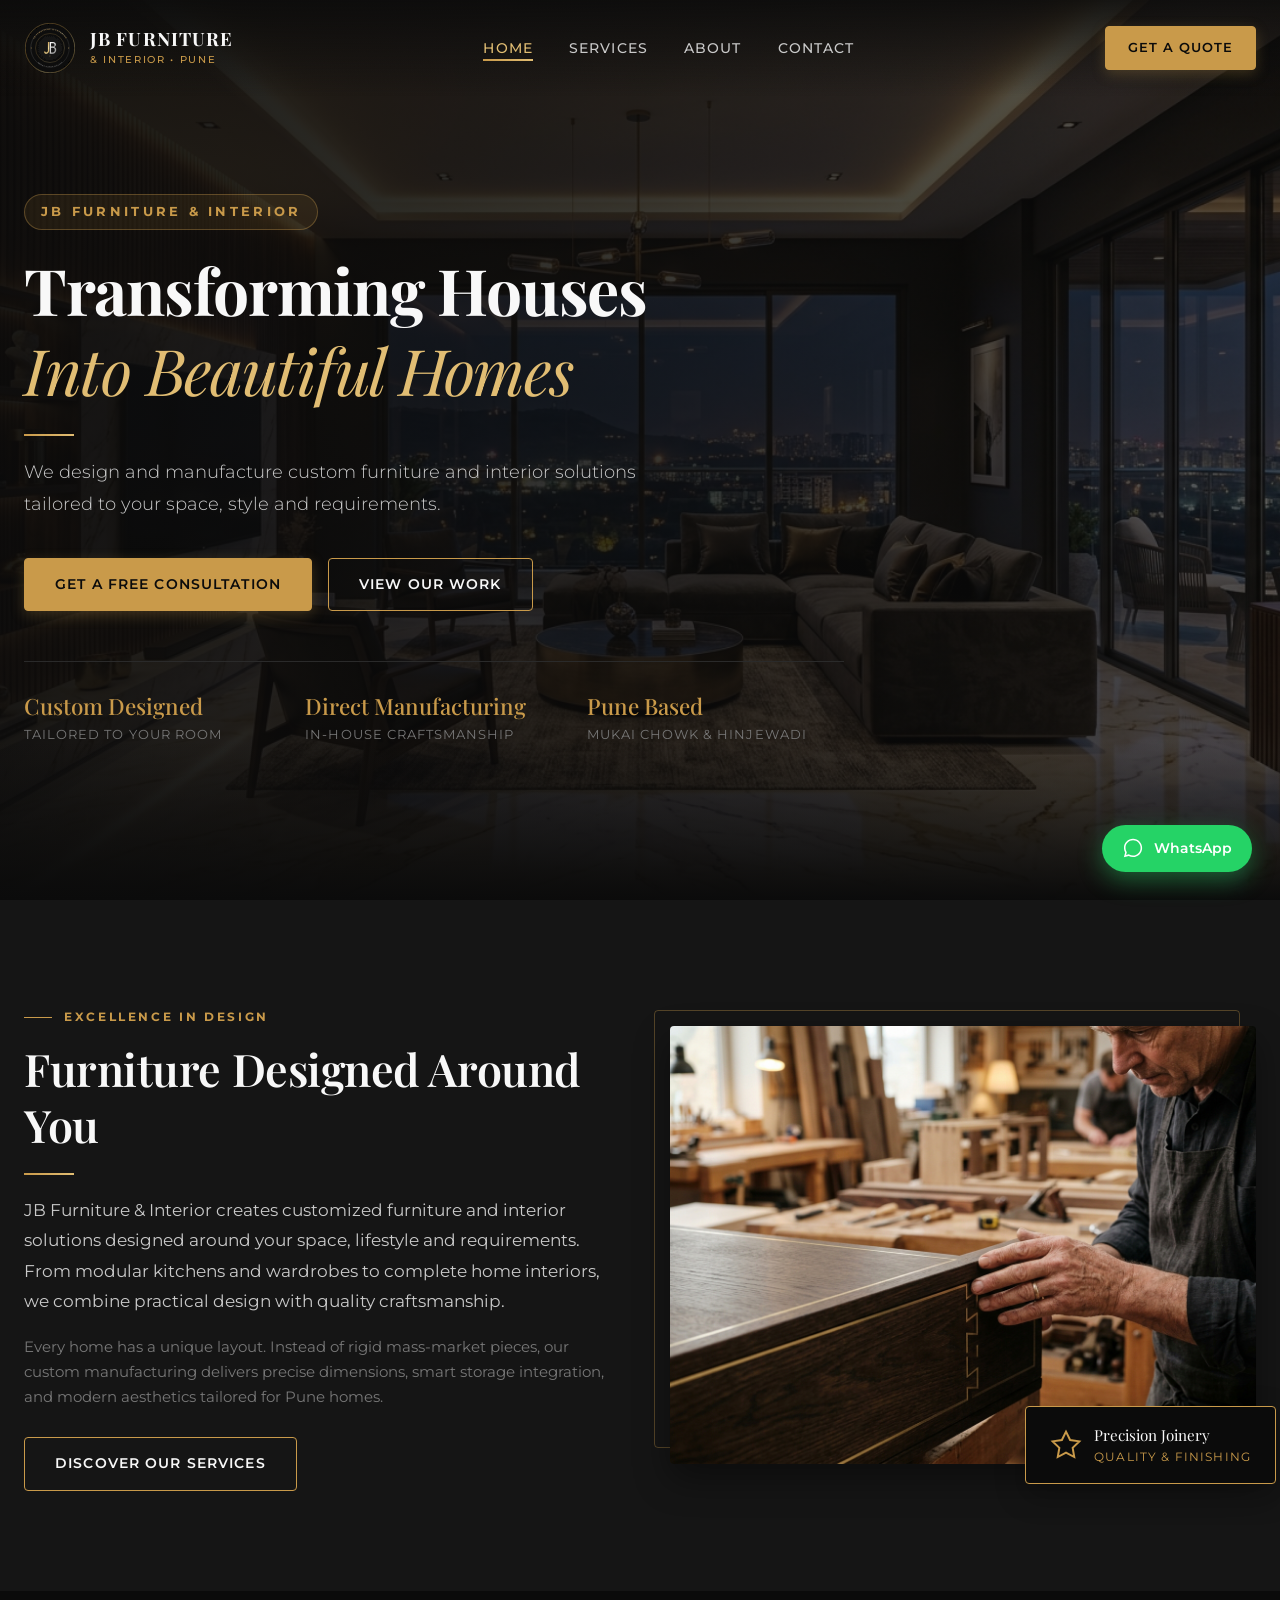
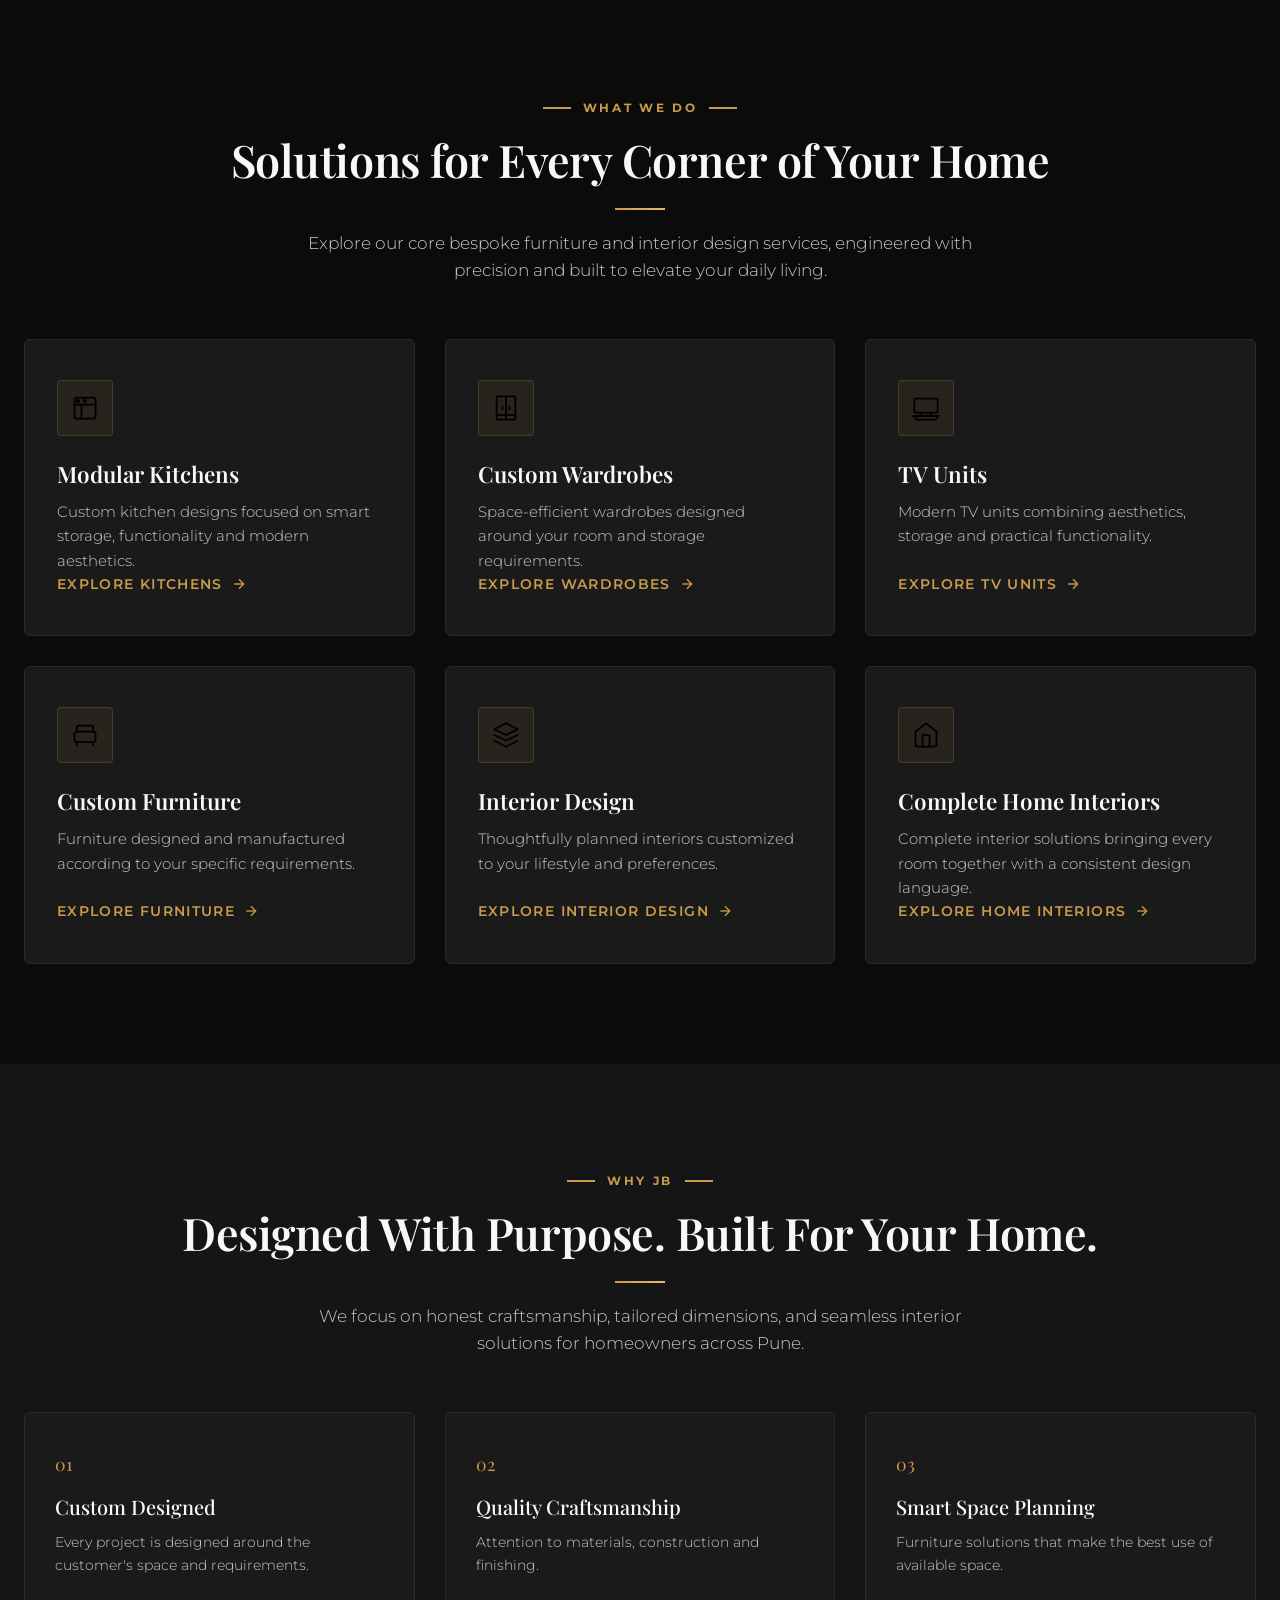
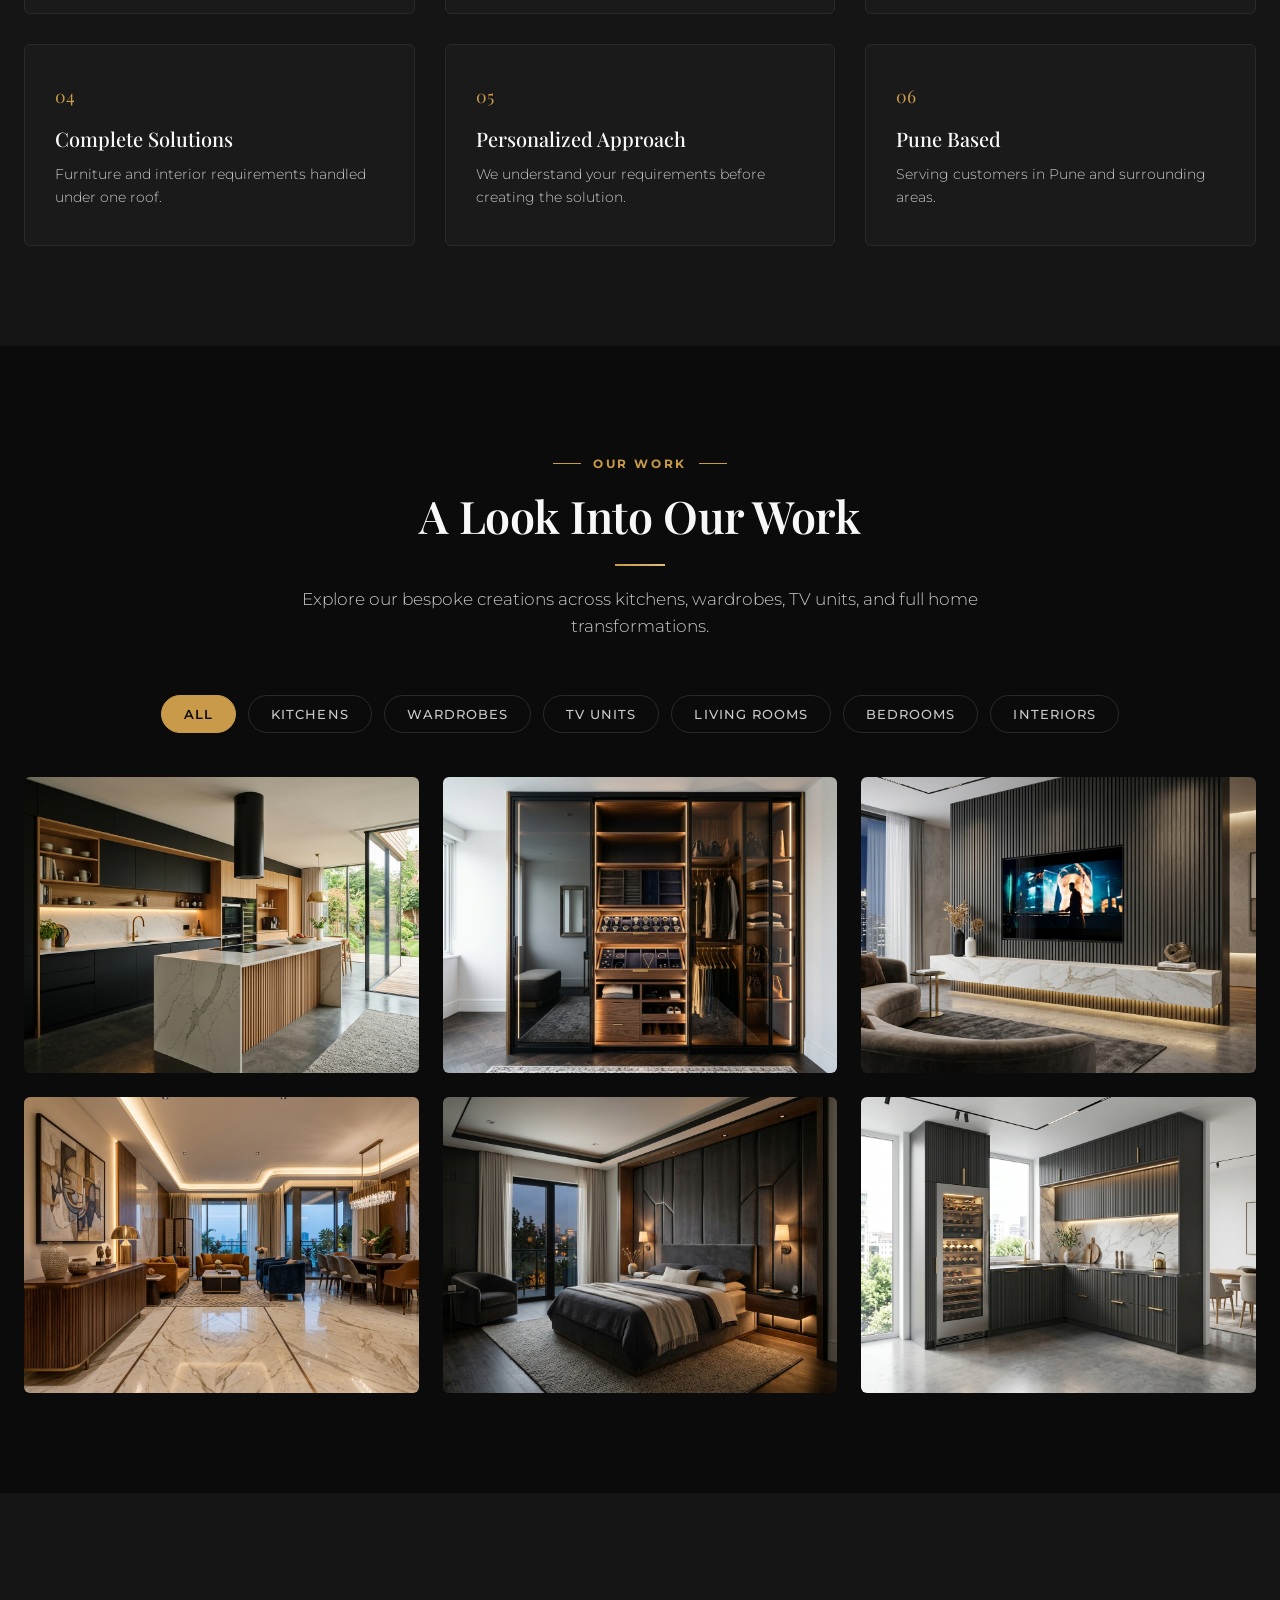
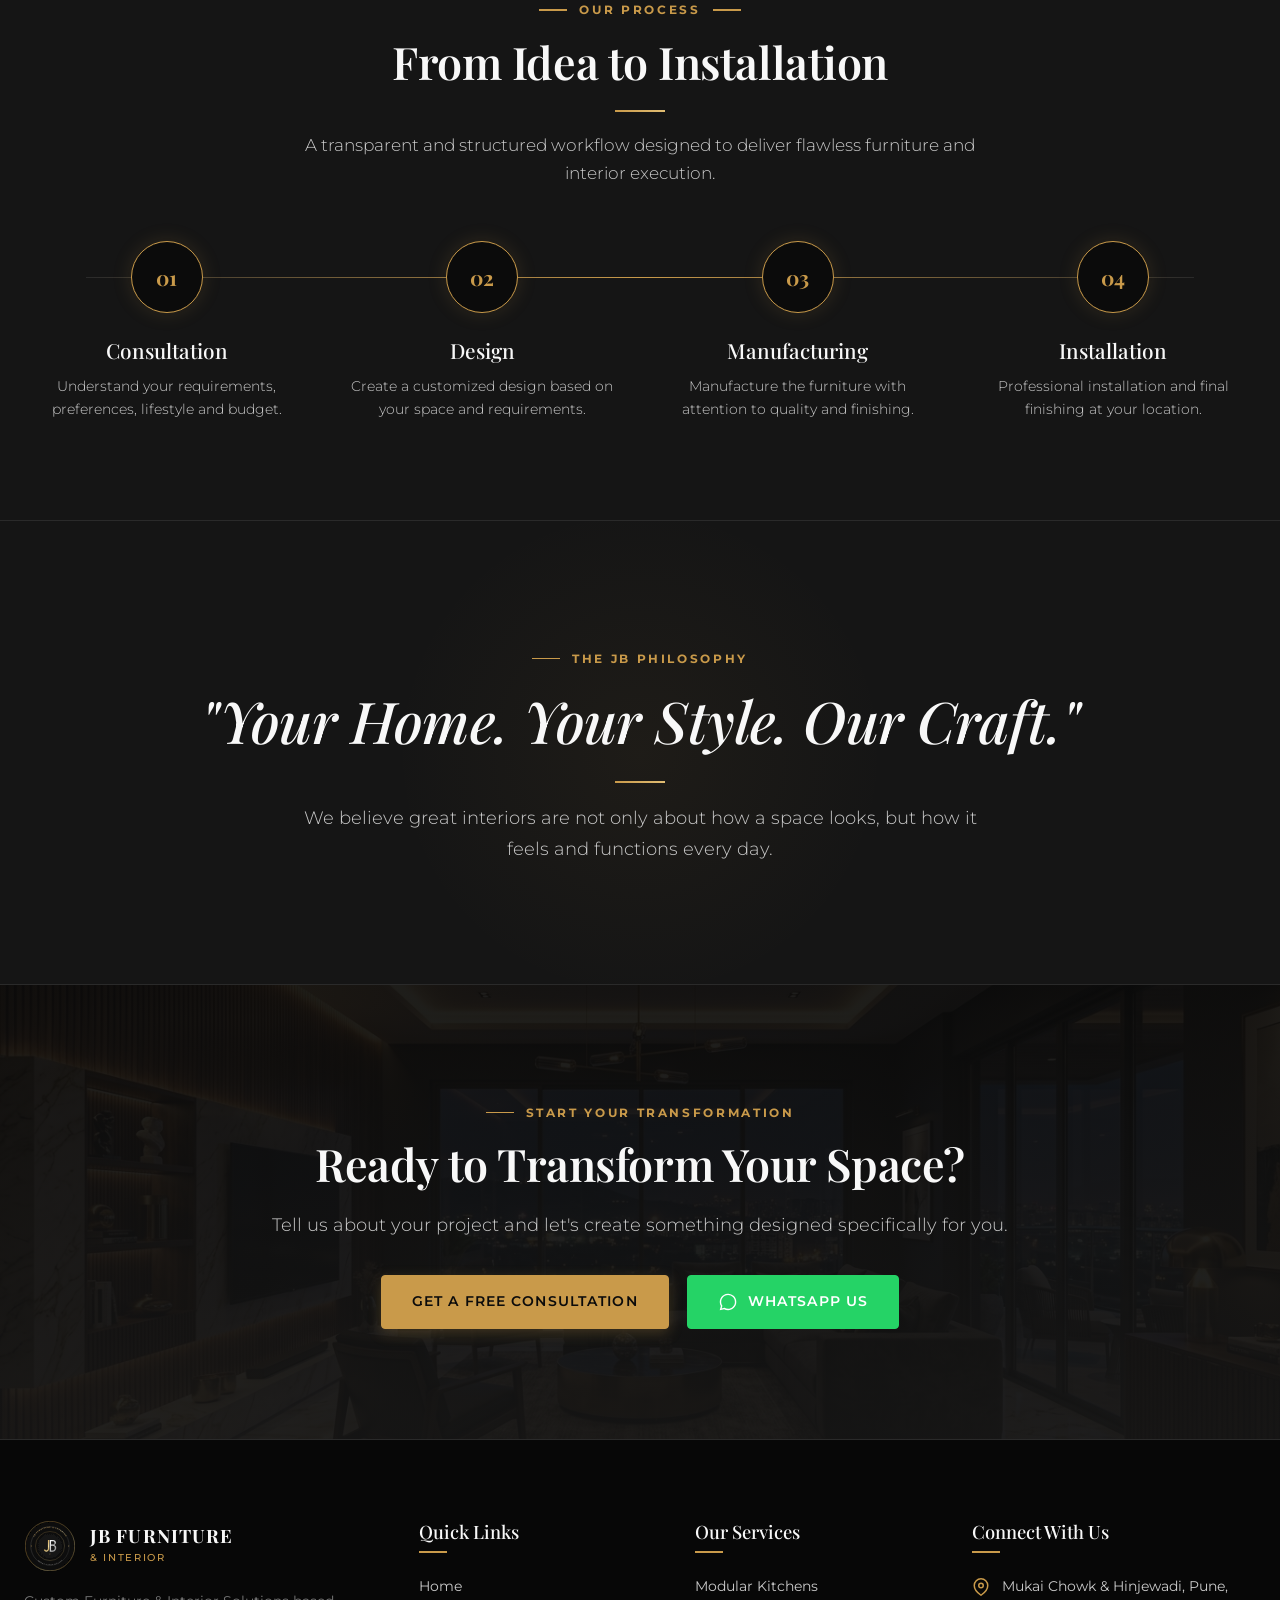
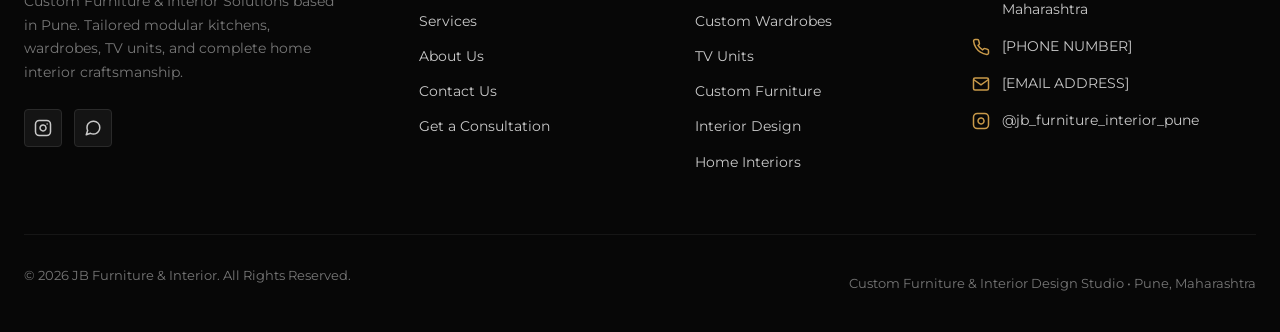
==== index.html @ 4673db78 "new commit" ====
<!DOCTYPE html>
<html lang="en">
<head>
  <meta charset="UTF-8">
  <meta name="viewport" content="width=device-width, initial-scale=1.0">
  <title>JB Furniture &amp; Interior | Custom Furniture &amp; Interiors in Pune</title>
  <meta name="description" content="JB Furniture &amp; Interior provides custom furniture, modular kitchens, wardrobes, TV units and complete interior solutions in Pune. Designed with purpose, built for your home.">
  <meta name="keywords" content="Furniture manufacturers in Pune, Custom furniture Pune, Modular kitchen Pune, Wardrobe design Pune, TV unit Pune, Interior design Pune, Home interiors Pune">
  
  <!-- Favicon -->
  <link rel="icon" type="image/svg+xml" href="assets/images/jb-logo.svg">
  
  <!-- Stylesheet -->
  <link rel="stylesheet" href="css/style.css">
</head>
<body>

  <!-- ==========================================
       GLOBAL HEADER / NAVBAR
       ========================================== -->
  <header class="header" id="header">
    <div class="container navbar">
      <!-- Brand Logo -->
      <a href="index.html" class="brand-logo" aria-label="JB Furniture &amp; Interior Home">
        <img src="assets/images/jb-logo.svg" alt="JB Furniture &amp; Interior Logo" class="brand-logo-img" width="52" height="52">
        <div class="brand-info">
          <span class="brand-title">JB FURNITURE</span>
          <span class="brand-tagline">&amp; INTERIOR • PUNE</span>
        </div>
      </a>

      <!-- Desktop Navigation Links -->
      <nav class="nav-links" aria-label="Main Navigation">
        <div class="nav-item"><a href="index.html" class="nav-link active">Home</a></div>
        <div class="nav-item"><a href="services.html" class="nav-link">Services</a></div>
        <div class="nav-item"><a href="about.html" class="nav-link">About</a></div>
        <div class="nav-item"><a href="contact.html" class="nav-link">Contact</a></div>
      </nav>

      <!-- Right CTA Button -->
      <div class="nav-cta">
        <a href="contact.html" class="btn btn-primary">Get a Quote</a>
      </div>

      <!-- Mobile Hamburger Button -->
      <button class="menu-toggle" id="menu-toggle" aria-label="Toggle navigation menu" aria-expanded="false">
        <span class="bar"></span>
        <span class="bar"></span>
        <span class="bar"></span>
      </button>
    </div>
  </header>

  <!-- Mobile Drawer Overlay & Menu -->
  <div class="mobile-drawer-overlay" id="mobile-overlay"></div>
  <aside class="mobile-nav-drawer" id="mobile-drawer" aria-label="Mobile Navigation">
    <div class="mobile-nav-links">
      <a href="index.html" class="mobile-nav-link active">
        <span>Home</span>
        <svg width="16" height="16" viewBox="0 0 24 24" fill="none" stroke="currentColor" stroke-width="2"><polyline points="9 18 15 12 9 6"></polyline></svg>
      </a>
      <a href="services.html" class="mobile-nav-link">
        <span>Services</span>
        <svg width="16" height="16" viewBox="0 0 24 24" fill="none" stroke="currentColor" stroke-width="2"><polyline points="9 18 15 12 9 6"></polyline></svg>
      </a>
      <a href="about.html" class="mobile-nav-link">
        <span>About Us</span>
        <svg width="16" height="16" viewBox="0 0 24 24" fill="none" stroke="currentColor" stroke-width="2"><polyline points="9 18 15 12 9 6"></polyline></svg>
      </a>
      <a href="contact.html" class="mobile-nav-link">
        <span>Contact</span>
        <svg width="16" height="16" viewBox="0 0 24 24" fill="none" stroke="currentColor" stroke-width="2"><polyline points="9 18 15 12 9 6"></polyline></svg>
      </a>
    </div>

    <div class="mobile-drawer-footer">
      <a href="contact.html" class="btn btn-primary" style="width: 100%;">Get a Free Consultation</a>
      <a href="#" class="btn btn-whatsapp dynamic-whatsapp-btn" style="width: 100%;">Chat on WhatsApp</a>
      <div class="mobile-drawer-contact">
        <p>Mukai Chowk, Pune, Maharashtra</p>
        <p>@jb_furniture_interior_pune</p>
      </div>
    </div>
  </aside>

  <main>
    <!-- ==========================================
         HERO SECTION
         ========================================== -->
    <section class="hero" id="hero" style="background-image: url('assets/images/hero-interior.jpg');">
      <div class="container">
        <div class="hero-content fade-up">
          <div class="hero-label">JB FURNITURE &amp; INTERIOR</div>
          <h1 class="hero-title">
            Transforming Houses <span>Into Beautiful Homes</span>
          </h1>
          <div class="gold-divider"></div>
          <p class="hero-desc">
            We design and manufacture custom furniture and interior solutions tailored to your space, style and requirements.
          </p>
          <div class="btn-group">
            <a href="contact.html" class="btn btn-primary">Get a Free Consultation</a>
            <a href="#projects" class="btn btn-secondary">View Our Work</a>
          </div>

          <div class="hero-stats">
            <div class="stat-item">
              <h4>Custom Designed</h4>
              <p>Tailored To Your Room</p>
            </div>
            <div class="stat-item">
              <h4>Direct Manufacturing</h4>
              <p>In-House Craftsmanship</p>
            </div>
            <div class="stat-item">
              <h4>Pune Based</h4>
              <p>Mukai Chowk &amp; Hinjewadi</p>
            </div>
          </div>
        </div>
      </div>
    </section>

    <!-- ==========================================
         INTRODUCTION SECTION
         ========================================== -->
    <section class="section section-rich" id="about-intro">
      <div class="container">
        <div class="intro-grid">
          <div class="intro-content fade-up">
            <span class="section-label">EXCELLENCE IN DESIGN</span>
            <h2>Furniture Designed Around You</h2>
            <div class="gold-divider"></div>
            <p style="font-size: 1.05rem; line-height: 1.8; color: var(--text-silver); margin-bottom: 18px;">
              JB Furniture &amp; Interior creates customized furniture and interior solutions designed around your space, lifestyle and requirements. From modular kitchens and wardrobes to complete home interiors, we combine practical design with quality craftsmanship.
            </p>
            <p style="color: var(--text-muted); font-size: 0.95rem; margin-bottom: 28px;">
              Every home has a unique layout. Instead of rigid mass-market pieces, our custom manufacturing delivers precise dimensions, smart storage integration, and modern aesthetics tailored for Pune homes.
            </p>
            <a href="services.html" class="btn btn-secondary">Discover Our Services</a>
          </div>

          <div class="intro-image-wrapper fade-up stagger-2">
            <img src="assets/images/craftsmanship-01.jpg" alt="Master craftsman assembling bespoke custom furniture" class="intro-img" width="600" height="450" loading="lazy">
            <div class="intro-badge">
              <svg class="intro-badge-icon" viewBox="0 0 24 24" fill="none" stroke="currentColor" stroke-width="1.5">
                <polygon points="12 2 15.09 8.26 22 9.27 17 14.14 18.18 21.02 12 17.77 5.82 21.02 7 14.14 2 9.27 8.91 8.26 12 2"></polygon>
              </svg>
              <div class="intro-badge-text">
                Precision Joinery
                <span>Quality &amp; Finishing</span>
              </div>
            </div>
          </div>
        </div>
      </div>
    </section>

    <!-- ==========================================
         SERVICES SECTION (WHAT WE DO)
         ========================================== -->
    <section class="section" id="services">
      <div class="container">
        <div class="section-header text-center fade-up">
          <span class="section-label">WHAT WE DO</span>
          <h2>Solutions for Every Corner of Your Home</h2>
          <div class="gold-divider center-divider"></div>
          <p class="section-subtitle center-content">
            Explore our core bespoke furniture and interior design services, engineered with precision and built to elevate your daily living.
          </p>
        </div>

        <div class="services-grid">
          <!-- Card 1: Modular Kitchens -->
          <div class="service-card fade-up stagger-1">
            <div>
              <div class="service-icon-box">
                <img src="assets/icons/kitchen.svg" alt="Modular Kitchen Icon" width="28" height="28">
              </div>
              <h3 class="service-title">Modular Kitchens</h3>
              <p class="service-desc">
                Custom kitchen designs focused on smart storage, functionality and modern aesthetics.
              </p>
            </div>
            <a href="services.html#kitchens" class="btn-link service-link">
              Explore Kitchens
              <svg width="16" height="16" viewBox="0 0 24 24" fill="none" stroke="currentColor" stroke-width="2"><line x1="5" y1="12" x2="19" y2="12"></line><polyline points="12 5 19 12 12 19"></polyline></svg>
            </a>
          </div>

          <!-- Card 2: Custom Wardrobes -->
          <div class="service-card fade-up stagger-2">
            <div>
              <div class="service-icon-box">
                <img src="assets/icons/wardrobe.svg" alt="Wardrobe Icon" width="28" height="28">
              </div>
              <h3 class="service-title">Custom Wardrobes</h3>
              <p class="service-desc">
                Space-efficient wardrobes designed around your room and storage requirements.
              </p>
            </div>
            <a href="services.html#wardrobes" class="btn-link service-link">
              Explore Wardrobes
              <svg width="16" height="16" viewBox="0 0 24 24" fill="none" stroke="currentColor" stroke-width="2"><line x1="5" y1="12" x2="19" y2="12"></line><polyline points="12 5 19 12 12 19"></polyline></svg>
            </a>
          </div>

          <!-- Card 3: TV Units -->
          <div class="service-card fade-up stagger-3">
            <div>
              <div class="service-icon-box">
                <img src="assets/icons/tv-unit.svg" alt="TV Unit Icon" width="28" height="28">
              </div>
              <h3 class="service-title">TV Units</h3>
              <p class="service-desc">
                Modern TV units combining aesthetics, storage and practical functionality.
              </p>
            </div>
            <a href="services.html#tv-units" class="btn-link service-link">
              Explore TV Units
              <svg width="16" height="16" viewBox="0 0 24 24" fill="none" stroke="currentColor" stroke-width="2"><line x1="5" y1="12" x2="19" y2="12"></line><polyline points="12 5 19 12 12 19"></polyline></svg>
            </a>
          </div>

          <!-- Card 4: Custom Furniture -->
          <div class="service-card fade-up stagger-1">
            <div>
              <div class="service-icon-box">
                <img src="assets/icons/furniture.svg" alt="Furniture Icon" width="28" height="28">
              </div>
              <h3 class="service-title">Custom Furniture</h3>
              <p class="service-desc">
                Furniture designed and manufactured according to your specific requirements.
              </p>
            </div>
            <a href="services.html#custom-furniture" class="btn-link service-link">
              Explore Furniture
              <svg width="16" height="16" viewBox="0 0 24 24" fill="none" stroke="currentColor" stroke-width="2"><line x1="5" y1="12" x2="19" y2="12"></line><polyline points="12 5 19 12 12 19"></polyline></svg>
            </a>
          </div>

          <!-- Card 5: Interior Design -->
          <div class="service-card fade-up stagger-2">
            <div>
              <div class="service-icon-box">
                <img src="assets/icons/interior.svg" alt="Interior Icon" width="28" height="28">
              </div>
              <h3 class="service-title">Interior Design</h3>
              <p class="service-desc">
                Thoughtfully planned interiors customized to your lifestyle and preferences.
              </p>
            </div>
            <a href="services.html#interior-design" class="btn-link service-link">
              Explore Interior Design
              <svg width="16" height="16" viewBox="0 0 24 24" fill="none" stroke="currentColor" stroke-width="2"><line x1="5" y1="12" x2="19" y2="12"></line><polyline points="12 5 19 12 12 19"></polyline></svg>
            </a>
          </div>

          <!-- Card 6: Complete Home Interiors -->
          <div class="service-card fade-up stagger-3">
            <div>
              <div class="service-icon-box">
                <img src="assets/icons/home.svg" alt="Home Interior Icon" width="28" height="28">
              </div>
              <h3 class="service-title">Complete Home Interiors</h3>
              <p class="service-desc">
                Complete interior solutions bringing every room together with a consistent design language.
              </p>
            </div>
            <a href="services.html#complete-interiors" class="btn-link service-link">
              Explore Home Interiors
              <svg width="16" height="16" viewBox="0 0 24 24" fill="none" stroke="currentColor" stroke-width="2"><line x1="5" y1="12" x2="19" y2="12"></line><polyline points="12 5 19 12 12 19"></polyline></svg>
            </a>
          </div>
        </div>
      </div>
    </section>

    <!-- ==========================================
         WHY CHOOSE US SECTION
         ========================================== -->
    <section class="section section-rich" id="why-us">
      <div class="container">
        <div class="section-header text-center fade-up">
          <span class="section-label">WHY JB</span>
          <h2>Designed With Purpose. Built For Your Home.</h2>
          <div class="gold-divider center-divider"></div>
          <p class="section-subtitle center-content">
            We focus on honest craftsmanship, tailored dimensions, and seamless interior solutions for homeowners across Pune.
          </p>
        </div>

        <div class="features-grid">
          <div class="feature-block fade-up stagger-1">
            <span class="feature-num">01</span>
            <h4 class="feature-title">Custom Designed</h4>
            <p class="feature-desc">Every project is designed around the customer's space and requirements.</p>
          </div>

          <div class="feature-block fade-up stagger-2">
            <span class="feature-num">02</span>
            <h4 class="feature-title">Quality Craftsmanship</h4>
            <p class="feature-desc">Attention to materials, construction and finishing.</p>
          </div>

          <div class="feature-block fade-up stagger-3">
            <span class="feature-num">03</span>
            <h4 class="feature-title">Smart Space Planning</h4>
            <p class="feature-desc">Furniture solutions that make the best use of available space.</p>
          </div>

          <div class="feature-block fade-up stagger-1">
            <span class="feature-num">04</span>
            <h4 class="feature-title">Complete Solutions</h4>
            <p class="feature-desc">Furniture and interior requirements handled under one roof.</p>
          </div>

          <div class="feature-block fade-up stagger-2">
            <span class="feature-num">05</span>
            <h4 class="feature-title">Personalized Approach</h4>
            <p class="feature-desc">We understand your requirements before creating the solution.</p>
          </div>

          <div class="feature-block fade-up stagger-3">
            <span class="feature-num">06</span>
            <h4 class="feature-title">Pune Based</h4>
            <p class="feature-desc">Serving customers in Pune and surrounding areas.</p>
          </div>
        </div>
      </div>
    </section>

    <!-- ==========================================
         FEATURED PROJECTS / GALLERY SECTION
         ========================================== -->
    <section class="section" id="projects">
      <div class="container">
        <div class="section-header text-center fade-up">
          <span class="section-label">OUR WORK</span>
          <h2>A Look Into Our Work</h2>
          <div class="gold-divider center-divider"></div>
          <p class="section-subtitle center-content">
            Explore our bespoke creations across kitchens, wardrobes, TV units, and full home transformations.
          </p>
        </div>

        <!-- Filter Controls -->
        <div class="gallery-filters fade-up">
          <button class="filter-btn active" data-filter="all">All</button>
          <button class="filter-btn" data-filter="kitchens">Kitchens</button>
          <button class="filter-btn" data-filter="wardrobes">Wardrobes</button>
          <button class="filter-btn" data-filter="tv-units">TV Units</button>
          <button class="filter-btn" data-filter="living-rooms">Living Rooms</button>
          <button class="filter-btn" data-filter="bedrooms">Bedrooms</button>
          <button class="filter-btn" data-filter="interiors">Interiors</button>
        </div>

        <!-- Projects Grid -->
        <div class="projects-grid">
          <!-- Item 1: Kitchen -->
          <div class="project-card fade-up stagger-1" data-category="kitchens">
            <img src="assets/images/kitchen-01.jpg" alt="Modern Modular Kitchen with island" class="project-img" loading="lazy">
            <div class="project-overlay">
              <span class="project-category">Modular Kitchen</span>
              <div class="project-title">
                Modern Modular Kitchen
                <span class="project-icon">
                  <svg width="16" height="16" viewBox="0 0 24 24" fill="none" stroke="currentColor" stroke-width="2"><line x1="7" y1="17" x2="17" y2="7"></line><polyline points="7 7 17 7 17 17"></polyline></svg>
                </span>
              </div>
            </div>
          </div>

          <!-- Item 2: Wardrobe -->
          <div class="project-card fade-up stagger-2" data-category="wardrobes">
            <img src="assets/images/wardrobe-01.jpg" alt="Contemporary Wardrobe with smoked glass" class="project-img" loading="lazy">
            <div class="project-overlay">
              <span class="project-category">Custom Wardrobe</span>
              <div class="project-title">
                Contemporary Wardrobe
                <span class="project-icon">
                  <svg width="16" height="16" viewBox="0 0 24 24" fill="none" stroke="currentColor" stroke-width="2"><line x1="7" y1="17" x2="17" y2="7"></line><polyline points="7 7 17 7 17 17"></polyline></svg>
                </span>
              </div>
            </div>
          </div>

          <!-- Item 3: TV Unit -->
          <div class="project-card fade-up stagger-3" data-category="tv-units">
            <img src="assets/images/tv-unit-01.jpg" alt="Custom TV Unit with marble and acoustic slats" class="project-img" loading="lazy">
            <div class="project-overlay">
              <span class="project-category">TV Unit</span>
              <div class="project-title">
                Custom TV Unit
                <span class="project-icon">
                  <svg width="16" height="16" viewBox="0 0 24 24" fill="none" stroke="currentColor" stroke-width="2"><line x1="7" y1="17" x2="17" y2="7"></line><polyline points="7 7 17 7 17 17"></polyline></svg>
                </span>
              </div>
            </div>
          </div>

          <!-- Item 4: Living Room -->
          <div class="project-card fade-up stagger-1" data-category="living-rooms">
            <img src="assets/images/living-room-01.jpg" alt="Spacious Luxury Living Room Interior" class="project-img" loading="lazy">
            <div class="project-overlay">
              <span class="project-category">Living Room</span>
              <div class="project-title">
                Spacious Living Room
                <span class="project-icon">
                  <svg width="16" height="16" viewBox="0 0 24 24" fill="none" stroke="currentColor" stroke-width="2"><line x1="7" y1="17" x2="17" y2="7"></line><polyline points="7 7 17 7 17 17"></polyline></svg>
                </span>
              </div>
            </div>
          </div>

          <!-- Item 5: Bedroom -->
          <div class="project-card fade-up stagger-2" data-category="bedrooms">
            <img src="assets/images/bedroom-01.jpg" alt="Master Bedroom with custom headboard paneling" class="project-img" loading="lazy">
            <div class="project-overlay">
              <span class="project-category">Bedroom Interior</span>
              <div class="project-title">
                Master Bedroom Suite
                <span class="project-icon">
                  <svg width="16" height="16" viewBox="0 0 24 24" fill="none" stroke="currentColor" stroke-width="2"><line x1="7" y1="17" x2="17" y2="7"></line><polyline points="7 7 17 7 17 17"></polyline></svg>
                </span>
              </div>
            </div>
          </div>

          <!-- Item 6: Complete Interior -->
          <div class="project-card fade-up stagger-3" data-category="interiors">
            <img src="assets/images/kitchen-02.jpg" alt="Complete Home Interior & Dining" class="project-img" loading="lazy">
            <div class="project-overlay">
              <span class="project-category">Complete Interior</span>
              <div class="project-title">
                Complete Home Interior
                <span class="project-icon">
                  <svg width="16" height="16" viewBox="0 0 24 24" fill="none" stroke="currentColor" stroke-width="2"><line x1="7" y1="17" x2="17" y2="7"></line><polyline points="7 7 17 7 17 17"></polyline></svg>
                </span>
              </div>
            </div>
          </div>
        </div>
      </div>
    </section>

    <!-- ==========================================
         PROCESS SECTION (TIMELINE)
         ========================================== -->
    <section class="section section-rich" id="process">
      <div class="container">
        <div class="section-header text-center fade-up">
          <span class="section-label">OUR PROCESS</span>
          <h2>From Idea to Installation</h2>
          <div class="gold-divider center-divider"></div>
          <p class="section-subtitle center-content">
            A transparent and structured workflow designed to deliver flawless furniture and interior execution.
          </p>
        </div>

        <div class="process-timeline">
          <div class="process-step fade-up stagger-1">
            <div class="process-circle">01</div>
            <h4 class="process-title">Consultation</h4>
            <p class="process-desc">Understand your requirements, preferences, lifestyle and budget.</p>
          </div>

          <div class="process-step fade-up stagger-2">
            <div class="process-circle">02</div>
            <h4 class="process-title">Design</h4>
            <p class="process-desc">Create a customized design based on your space and requirements.</p>
          </div>

          <div class="process-step fade-up stagger-3">
            <div class="process-circle">03</div>
            <h4 class="process-title">Manufacturing</h4>
            <p class="process-desc">Manufacture the furniture with attention to quality and finishing.</p>
          </div>

          <div class="process-step fade-up stagger-4">
            <div class="process-circle">04</div>
            <h4 class="process-title">Installation</h4>
            <p class="process-desc">Professional installation and final finishing at your location.</p>
          </div>
        </div>
      </div>
    </section>

    <!-- ==========================================
         BRAND STATEMENT SECTION
         ========================================== -->
    <section class="brand-statement">
      <div class="container">
        <div class="fade-up">
          <span class="section-label" style="justify-content: center;">THE JB PHILOSOPHY</span>
          <h2 class="statement-heading">"Your Home. Your Style. Our Craft."</h2>
          <div class="gold-divider center-divider"></div>
          <p class="statement-text">
            We believe great interiors are not only about how a space looks, but how it feels and functions every day.
          </p>
        </div>
      </div>
    </section>

    <!-- ==========================================
         FINAL CALL TO ACTION SECTION
         ========================================== -->
    <section class="cta-section" style="background-image: url('assets/images/hero-interior.jpg');">
      <div class="container">
        <div class="cta-content fade-up">
          <span class="section-label" style="justify-content: center;">START YOUR TRANSFORMATION</span>
          <h2 class="cta-title">Ready to Transform Your Space?</h2>
          <p class="cta-desc">
            Tell us about your project and let's create something designed specifically for you.
          </p>
          <div class="cta-actions">
            <a href="contact.html" class="btn btn-primary">Get a Free Consultation</a>
            <a href="#" class="btn btn-whatsapp dynamic-whatsapp-btn">
              <svg width="20" height="20" viewBox="0 0 24 24" fill="currentColor">
                <path d="M12.04 2C6.58 2 2.13 6.45 2.13 11.91C2.13 13.66 2.59 15.36 3.45 16.86L2.05 22L7.3 20.62C8.75 21.41 10.38 21.83 12.04 21.83C17.5 21.83 21.95 17.38 21.95 11.92C21.95 9.27 20.92 6.78 19.05 4.91C17.18 3.03 14.69 2 12.04 2M12.05 3.67C14.25 3.67 16.31 4.53 17.87 6.09C19.42 7.65 20.28 9.72 20.28 11.92C20.28 16.46 16.58 20.15 12.04 20.15C10.56 20.15 9.11 19.76 7.85 19L7.55 18.83L4.43 19.65L5.26 16.61L5.06 16.29C4.24 14.99 3.8 13.47 3.8 11.91C3.81 7.37 7.5 3.67 12.05 3.67Z"/>
              </svg>
              WhatsApp Us
            </a>
          </div>
        </div>
      </div>
    </section>
  </main>

  <!-- ==========================================
       GLOBAL FOOTER
       ========================================== -->
  <footer class="footer">
    <div class="container">
      <div class="footer-grid">
        <!-- Brand Info -->
        <div class="footer-brand">
          <a href="index.html" class="brand-logo">
            <img src="assets/images/jb-logo.svg" alt="JB Furniture &amp; Interior" class="brand-logo-img" width="48" height="48">
            <div class="brand-info">
              <span class="brand-title">JB FURNITURE</span>
              <span class="brand-tagline">&amp; INTERIOR</span>
            </div>
          </a>
          <p class="footer-about">
            Custom Furniture &amp; Interior Solutions based in Pune. Tailored modular kitchens, wardrobes, TV units, and complete home interior craftsmanship.
          </p>
          <div class="footer-socials">
            <a href="https://www.instagram.com/jb_furniture_interior_pune/" target="_blank" rel="noopener noreferrer" class="social-icon-link" aria-label="Instagram">
              <svg viewBox="0 0 24 24" fill="none" stroke="currentColor" stroke-width="2" stroke-linecap="round" stroke-linejoin="round">
                <rect x="2" y="2" width="20" height="20" rx="5" ry="5"></rect>
                <path d="M16 11.37A4 4 0 1 1 12.63 8 4 4 0 0 1 16 11.37z"></path>
                <line x1="17.5" y1="6.5" x2="17.51" y2="6.5"></line>
              </svg>
            </a>
            <a href="#" class="social-icon-link dynamic-whatsapp-btn" aria-label="WhatsApp">
              <svg viewBox="0 0 24 24" fill="none" stroke="currentColor" stroke-width="2" stroke-linecap="round" stroke-linejoin="round">
                <path d="M21 11.5a8.38 8.38 0 0 1-.9 3.8 8.5 8.5 0 0 1-7.6 4.7 8.38 8.38 0 0 1-3.8-.9L3 21l1.9-5.7a8.38 8.38 0 0 1-.9-3.8 8.5 8.5 0 0 1 4.7-7.6 8.38 8.38 0 0 1 3.8-.9h.5a8.48 8.48 0 0 1 8 8v.5z"></path>
              </svg>
            </a>
          </div>
        </div>

        <!-- Quick Links -->
        <div>
          <h4 class="footer-title">Quick Links</h4>
          <div class="footer-links">
            <a href="index.html">Home</a>
            <a href="services.html">Services</a>
            <a href="about.html">About Us</a>
            <a href="contact.html">Contact Us</a>
            <a href="contact.html">Get a Consultation</a>
          </div>
        </div>

        <!-- Services -->
        <div>
          <h4 class="footer-title">Our Services</h4>
          <div class="footer-links">
            <a href="services.html#kitchens">Modular Kitchens</a>
            <a href="services.html#wardrobes">Custom Wardrobes</a>
            <a href="services.html#tv-units">TV Units</a>
            <a href="services.html#custom-furniture">Custom Furniture</a>
            <a href="services.html#interior-design">Interior Design</a>
            <a href="services.html#complete-interiors">Home Interiors</a>
          </div>
        </div>

        <!-- Contact Info -->
        <div>
          <h4 class="footer-title">Connect With Us</h4>
          <div class="footer-contact-items">
            <div class="footer-contact-item">
              <svg viewBox="0 0 24 24" fill="none" stroke="currentColor" stroke-width="2"><path d="M21 10c0 7-9 13-9 13s-9-6-9-13a9 9 0 0 1 18 0z"></path><circle cx="12" cy="10" r="3"></circle></svg>
              <span>Mukai Chowk &amp; Hinjewadi, Pune, Maharashtra</span>
            </div>
            <div class="footer-contact-item">
              <svg viewBox="0 0 24 24" fill="none" stroke="currentColor" stroke-width="2"><path d="M22 16.92v3a2 2 0 0 1-2.18 2 19.79 19.79 0 0 1-8.63-3.07 19.5 19.5 0 0 1-6-6 19.79 19.79 0 0 1-3.07-8.67A2 2 0 0 1 4.11 2h3a2 2 0 0 1 2 1.72 12.84 12.84 0 0 0 .7 2.81 2 2 0 0 1-.45 2.11L8.09 9.91a16 16 0 0 0 6 6l1.27-1.27a2 2 0 0 1 2.11-.45 12.84 12.84 0 0 0 2.81.7A2 2 0 0 1 22 16.92z"></path></svg>
              <span>[PHONE NUMBER]</span>
            </div>
            <div class="footer-contact-item">
              <svg viewBox="0 0 24 24" fill="none" stroke="currentColor" stroke-width="2"><path d="M4 4h16c1.1 0 2 .9 2 2v12c0 1.1-.9 2-2 2H4c-1.1 0-2-.9-2-2V6c0-1.1.9-2 2-2z"></path><polyline points="22,6 12,13 2,6"></polyline></svg>
              <span>[EMAIL ADDRESS]</span>
            </div>
            <div class="footer-contact-item">
              <svg viewBox="0 0 24 24" fill="none" stroke="currentColor" stroke-width="2"><rect x="2" y="2" width="20" height="20" rx="5" ry="5"></rect><path d="M16 11.37A4 4 0 1 1 12.63 8 4 4 0 0 1 16 11.37z"></path><line x1="17.5" y1="6.5" x2="17.51" y2="6.5"></line></svg>
              <a href="https://www.instagram.com/jb_furniture_interior_pune/" target="_blank" rel="noopener noreferrer">@jb_furniture_interior_pune</a>
            </div>
          </div>
        </div>
      </div>

      <div class="footer-bottom">
        <p>&copy; 2026 JB Furniture &amp; Interior. All Rights Reserved.</p>
        <p>Custom Furniture &amp; Interior Design Studio • Pune, Maharashtra</p>
      </div>
    </div>
  </footer>

  <!-- Lightbox Modal for Gallery -->
  <div class="lightbox-modal" id="lightbox-modal" role="dialog" aria-modal="true" aria-label="Project Preview Lightbox">
    <div class="lightbox-content">
      <button class="lightbox-close" id="lightbox-close" aria-label="Close Lightbox">&times;</button>
      <img src="" alt="Project Full View" id="lightbox-img" class="lightbox-img">
      <div class="lightbox-caption">
        <p id="lightbox-cat">Category</p>
        <h4 id="lightbox-title">Project Title</h4>
      </div>
    </div>
  </div>

  <!-- Floating Mobile/Desktop WhatsApp Button -->
  <a href="#" class="floating-whatsapp dynamic-whatsapp-btn" aria-label="Chat on WhatsApp">
    <svg viewBox="0 0 24 24" fill="currentColor">
      <path d="M12.04 2C6.58 2 2.13 6.45 2.13 11.91C2.13 13.66 2.59 15.36 3.45 16.86L2.05 22L7.3 20.62C8.75 21.41 10.38 21.83 12.04 21.83C17.5 21.83 21.95 17.38 21.95 11.92C21.95 9.27 20.92 6.78 19.05 4.91C17.18 3.03 14.69 2 12.04 2M12.05 3.67C14.25 3.67 16.31 4.53 17.87 6.09C19.42 7.65 20.28 9.72 20.28 11.92C20.28 16.46 16.58 20.15 12.04 20.15C10.56 20.15 9.11 19.76 7.85 19L7.55 18.83L4.43 19.65L5.26 16.61L5.06 16.29C4.24 14.99 3.8 13.47 3.8 11.91C3.81 7.37 7.5 3.67 12.05 3.67Z"/>
    </svg>
    <span>WhatsApp</span>
  </a>

  <!-- Back To Top Button -->
  <button class="back-to-top" aria-label="Scroll back to top">
    <svg width="20" height="20" viewBox="0 0 24 24" fill="none" stroke="currentColor" stroke-width="2.5"><polyline points="18 15 12 9 6 15"></polyline></svg>
  </button>

  <!-- Core Script -->
  <script src="js/script.js"></script>
</body>
</html>
---- css/style.css ----
/* ==========================================================================
   JB FURNITURE & INTERIOR — CORE DESIGN SYSTEM & STYLESHEET
   Style: Premium • Modern • Minimal • Luxury Interior Design
   Brand Colors: Deep Black, Rich Black, Warm Gold, Metallic Silver, Soft White
   ========================================================================== */

/* --------------------------------------------------------------------------
   1. CSS RESET & DESIGN TOKENS
   -------------------------------------------------------------------------- */
@import url('https://fonts.googleapis.com/css2?family=Montserrat:ital,wght@0,300;0,400;0,500;0,600;0,700;1,400&family=Playfair+Display:ital,wght@0,400;0,500;0,600;0,700;0,800;1,400&display=swap');

:root {
  /* Brand Color Palette */
  --bg-deep: #0B0B0B;
  --bg-rich: #151515;
  --bg-card: #1A1A1A;
  --bg-card-hover: #222222;
  --bg-light: #F8F8F8;
  --bg-light-alt: #F0F0F0;
  
  --accent-gold: #C99A4A;
  --accent-gold-light: #E1BD73;
  --accent-gold-dark: #9E7227;
  --accent-gold-glow: rgba(201, 154, 74, 0.15);
  
  --text-white: #F8F8F8;
  --text-silver: #C9C9C9;
  --text-muted: #777777;
  --text-dark: #121212;
  --text-dark-muted: #555555;
  
  --border-dark: #2A2A2A;
  --border-dark-subtle: rgba(255, 255, 255, 0.08);
  --border-gold: rgba(201, 154, 74, 0.35);
  --border-gold-solid: #C99A4A;
  --border-light: #E5E5E5;

  /* Typography */
  --font-heading: 'Playfair Display', Georgia, serif;
  --font-body: 'Montserrat', -apple-system, BlinkMacSystemFont, 'Segoe UI', Roboto, sans-serif;

  /* Spacing */
  --container-max: 1280px;
  --container-wide: 1440px;
  --section-pad-y: 100px;
  --section-pad-sm: 60px;
  
  /* Transitions */
  --transition-fast: 0.2s cubic-bezier(0.25, 1, 0.5, 1);
  --transition-smooth: 0.35s cubic-bezier(0.25, 1, 0.5, 1);
  --transition-slow: 0.6s cubic-bezier(0.25, 1, 0.5, 1);

  /* Shadows */
  --shadow-subtle: 0 10px 30px rgba(0, 0, 0, 0.3);
  --shadow-card: 0 15px 35px rgba(0, 0, 0, 0.4);
  --shadow-gold: 0 10px 25px rgba(201, 154, 74, 0.2);
}

*, *::before, *::after {
  box-sizing: border-box;
  margin: 0;
  padding: 0;
}

html {
  scroll-behavior: smooth;
  font-size: 16px;
  -webkit-text-size-adjust: 100%;
}

body {
  font-family: var(--font-body);
  background-color: var(--bg-deep);
  color: var(--text-silver);
  line-height: 1.65;
  font-weight: 400;
  overflow-x: hidden;
  position: relative;
  -webkit-font-smoothing: antialiased;
  -moz-osx-font-smoothing: grayscale;
}

img {
  max-width: 100%;
  height: auto;
  display: block;
}

a {
  color: inherit;
  text-decoration: none;
  transition: var(--transition-fast);
}

button, input, select, textarea {
  font-family: inherit;
  font-size: inherit;
  color: inherit;
}

ul, ol {
  list-style: none;
}

/* --------------------------------------------------------------------------
   2. TYPOGRAPHY & UTILITIES
   -------------------------------------------------------------------------- */
h1, h2, h3, h4, h5, h6 {
  font-family: var(--font-heading);
  color: var(--text-white);
  line-height: 1.25;
  font-weight: 600;
}

h1 { font-size: clamp(2.4rem, 5vw, 4.2rem); letter-spacing: -0.02em; }
h2 { font-size: clamp(2rem, 3.5vw, 3rem); letter-spacing: -0.01em; }
h3 { font-size: clamp(1.4rem, 2.2vw, 1.85rem); }
h4 { font-size: 1.25rem; font-weight: 500; }
p { margin-bottom: 1rem; }
p:last-child { margin-bottom: 0; }

.section-label {
  display: inline-flex;
  align-items: center;
  gap: 12px;
  font-family: var(--font-body);
  font-size: 0.75rem;
  font-weight: 700;
  letter-spacing: 0.22em;
  text-transform: uppercase;
  color: var(--accent-gold);
  margin-bottom: 14px;
}

.section-label::before {
  content: '';
  display: inline-block;
  width: 28px;
  height: 1.5px;
  background-color: var(--accent-gold);
}

.gold-accent {
  color: var(--accent-gold);
}

.text-silver {
  color: var(--text-silver);
}

.text-muted {
  color: var(--text-muted);
}

.container {
  width: 100%;
  max-width: var(--container-max);
  margin: 0 auto;
  padding: 0 24px;
}

.container-wide {
  width: 100%;
  max-width: var(--container-wide);
  margin: 0 auto;
  padding: 0 24px;
}

.section {
  padding: var(--section-pad-y) 0;
  position: relative;
}

.section-light {
  background-color: var(--bg-light);
  color: var(--text-dark-muted);
}

.section-light h1,
.section-light h2,
.section-light h3,
.section-light h4 {
  color: var(--text-dark);
}

.section-rich {
  background-color: var(--bg-rich);
}

.section-header {
  margin-bottom: 54px;
}

.section-header.text-center {
  text-align: center;
}

.section-header.text-center .section-label {
  justify-content: center;
}
.section-header.text-center .section-label::after {
  content: '';
  display: inline-block;
  width: 28px;
  height: 1.5px;
  background-color: var(--accent-gold);
}

.section-subtitle {
  max-width: 680px;
  margin-top: 16px;
  font-size: 1.05rem;
  color: var(--text-silver);
  font-weight: 300;
}

.section-light .section-subtitle {
  color: var(--text-dark-muted);
}

.center-content {
  margin-left: auto;
  margin-right: auto;
}

.gold-divider {
  width: 50px;
  height: 2px;
  background: linear-gradient(90deg, var(--accent-gold), var(--accent-gold-light));
  margin: 20px 0;
}

.center-divider {
  margin-left: auto;
  margin-right: auto;
}

/* --------------------------------------------------------------------------
   3. BUTTONS & INTERACTION
   -------------------------------------------------------------------------- */
.btn {
  display: inline-flex;
  align-items: center;
  justify-content: center;
  gap: 10px;
  padding: 14px 30px;
  font-size: 0.88rem;
  font-weight: 600;
  letter-spacing: 0.08em;
  text-transform: uppercase;
  border-radius: 4px;
  cursor: pointer;
  transition: var(--transition-smooth);
  border: 1px solid transparent;
  position: relative;
  overflow: hidden;
  text-align: center;
}

.btn-primary {
  background-color: var(--accent-gold);
  color: #0B0B0B;
  border-color: var(--accent-gold);
  box-shadow: 0 4px 14px rgba(201, 154, 74, 0.25);
}

.btn-primary:hover {
  background-color: var(--accent-gold-light);
  border-color: var(--accent-gold-light);
  color: #000000;
  transform: translateY(-2px);
  box-shadow: var(--shadow-gold);
}

.btn-secondary {
  background-color: transparent;
  color: var(--text-white);
  border: 1.5px solid var(--accent-gold);
}

.btn-secondary:hover {
  background-color: var(--accent-gold);
  color: #0B0B0B;
  transform: translateY(-2px);
  box-shadow: 0 4px 15px rgba(201, 154, 74, 0.2);
}

.btn-secondary-light {
  background-color: transparent;
  color: var(--text-dark);
  border: 1.5px solid var(--accent-gold);
}

.btn-secondary-light:hover {
  background-color: var(--accent-gold);
  color: #0B0B0B;
}

.btn-whatsapp {
  background-color: #25D366;
  color: #FFFFFF;
  border-color: #25D366;
}

.btn-whatsapp:hover {
  background-color: #20BA5A;
  color: #FFFFFF;
  transform: translateY(-2px);
  box-shadow: 0 6px 18px rgba(37, 211, 102, 0.35);
}

.btn-link {
  display: inline-flex;
  align-items: center;
  gap: 8px;
  font-size: 0.85rem;
  font-weight: 600;
  letter-spacing: 0.1em;
  text-transform: uppercase;
  color: var(--accent-gold);
  padding: 0;
  background: transparent;
  border: none;
  cursor: pointer;
  position: relative;
}

.btn-link::after {
  content: '';
  position: absolute;
  bottom: -4px;
  left: 0;
  width: 0%;
  height: 1.5px;
  background-color: var(--accent-gold);
  transition: var(--transition-fast);
}

.btn-link:hover::after {
  width: 100%;
}

.btn-link svg {
  transition: transform var(--transition-fast);
}

.btn-link:hover svg {
  transform: translateX(4px);
}

.btn-group {
  display: flex;
  flex-wrap: wrap;
  align-items: center;
  gap: 16px;
}

/* --------------------------------------------------------------------------
   4. GLOBAL NAVBAR & HEADER
   -------------------------------------------------------------------------- */
.header {
  position: fixed;
  top: 0;
  left: 0;
  width: 100%;
  z-index: 1000;
  transition: background-color var(--transition-smooth), padding var(--transition-smooth), border-color var(--transition-smooth), backdrop-filter var(--transition-smooth);
  padding: 22px 0;
  background: linear-gradient(180deg, rgba(11, 11, 11, 0.85) 0%, rgba(11, 11, 11, 0) 100%);
}

.header.scrolled {
  background-color: rgba(11, 11, 11, 0.96);
  backdrop-filter: blur(12px);
  -webkit-backdrop-filter: blur(12px);
  padding: 14px 0;
  border-bottom: 1px solid var(--border-dark);
  box-shadow: 0 8px 24px rgba(0, 0, 0, 0.6);
}

.navbar {
  display: flex;
  align-items: center;
  justify-content: space-between;
}

.brand-logo {
  display: flex;
  align-items: center;
  gap: 14px;
  text-decoration: none;
}

.brand-logo-img {
  width: 52px;
  height: 52px;
  object-fit: contain;
  transition: transform var(--transition-smooth);
}

.header.scrolled .brand-logo-img {
  width: 44px;
  height: 44px;
}

.brand-logo:hover .brand-logo-img {
  transform: scale(1.05) rotate(2deg);
}

.brand-info {
  display: flex;
  flex-direction: column;
}

.brand-title {
  font-family: var(--font-heading);
  font-size: 1.15rem;
  font-weight: 700;
  color: var(--text-white);
  letter-spacing: 0.06em;
  line-height: 1.15;
}

.brand-tagline {
  font-size: 0.65rem;
  font-weight: 500;
  letter-spacing: 0.16em;
  color: var(--accent-gold);
  text-transform: uppercase;
  margin-top: 2px;
}

.nav-links {
  display: flex;
  align-items: center;
  gap: 36px;
}

.nav-item {
  position: relative;
}

.nav-link {
  font-size: 0.88rem;
  font-weight: 500;
  letter-spacing: 0.08em;
  text-transform: uppercase;
  color: var(--text-silver);
  padding: 8px 0;
  transition: color var(--transition-fast);
}

.nav-link:hover,
.nav-link.active {
  color: var(--accent-gold-light);
}

.nav-link::after {
  content: '';
  position: absolute;
  bottom: 0;
  left: 0;
  width: 0;
  height: 2px;
  background: linear-gradient(90deg, var(--accent-gold), var(--accent-gold-light));
  transition: width var(--transition-fast);
}

.nav-link:hover::after,
.nav-link.active::after {
  width: 100%;
}

.nav-cta {
  display: flex;
  align-items: center;
}

.nav-cta .btn {
  padding: 10px 22px;
  font-size: 0.8rem;
}

/* Mobile Nav Toggle */
.menu-toggle {
  display: none;
  background: transparent;
  border: 1px solid var(--border-dark);
  border-radius: 4px;
  padding: 10px 12px;
  cursor: pointer;
  color: var(--text-white);
  flex-direction: column;
  gap: 5px;
  transition: var(--transition-fast);
}

.menu-toggle:hover {
  border-color: var(--accent-gold);
}

.menu-toggle .bar {
  width: 22px;
  height: 2px;
  background-color: var(--text-white);
  transition: transform var(--transition-fast), opacity var(--transition-fast);
}

.menu-toggle.active .bar:nth-child(1) {
  transform: translateY(7px) rotate(45deg);
  background-color: var(--accent-gold);
}

.menu-toggle.active .bar:nth-child(2) {
  opacity: 0;
}

.menu-toggle.active .bar:nth-child(3) {
  transform: translateY(-7px) rotate(-45deg);
  background-color: var(--accent-gold);
}

/* Mobile Drawer */
.mobile-nav-drawer {
  position: fixed;
  top: 0;
  right: -100%;
  width: 82%;
  max-width: 380px;
  height: 100vh;
  background-color: #0E0E0E;
  border-left: 1px solid var(--border-dark);
  z-index: 1050;
  padding: 90px 30px 40px;
  display: flex;
  flex-direction: column;
  justify-content: space-between;
  transition: right var(--transition-smooth);
  box-shadow: -10px 0 40px rgba(0, 0, 0, 0.8);
}

.mobile-nav-drawer.open {
  right: 0;
}

.mobile-drawer-overlay {
  position: fixed;
  top: 0;
  left: 0;
  width: 100vw;
  height: 100vh;
  background-color: rgba(0, 0, 0, 0.75);
  backdrop-filter: blur(4px);
  z-index: 1040;
  opacity: 0;
  visibility: hidden;
  transition: opacity var(--transition-smooth), visibility var(--transition-smooth);
}

.mobile-drawer-overlay.active {
  opacity: 1;
  visibility: visible;
}

.mobile-nav-links {
  display: flex;
  flex-direction: column;
  gap: 20px;
}

.mobile-nav-link {
  font-family: var(--font-heading);
  font-size: 1.35rem;
  color: var(--text-white);
  padding: 10px 0;
  border-bottom: 1px solid var(--border-dark-subtle);
  display: flex;
  align-items: center;
  justify-content: space-between;
}

.mobile-nav-link.active {
  color: var(--accent-gold);
}

.mobile-drawer-footer {
  display: flex;
  flex-direction: column;
  gap: 16px;
}

.mobile-drawer-contact {
  font-size: 0.85rem;
  color: var(--text-muted);
}

/* --------------------------------------------------------------------------
   5. HERO SECTION
   -------------------------------------------------------------------------- */
.hero {
  min-height: 100vh;
  position: relative;
  display: flex;
  align-items: center;
  padding-top: 130px;
  padding-bottom: 90px;
  background-size: cover;
  background-position: center;
  background-repeat: no-repeat;
}

.hero::before {
  content: '';
  position: absolute;
  top: 0;
  left: 0;
  width: 100%;
  height: 100%;
  background: linear-gradient(90deg, rgba(11, 11, 11, 0.94) 0%, rgba(11, 11, 11, 0.82) 50%, rgba(11, 11, 11, 0.65) 100%);
  z-index: 1;
}

.hero::after {
  content: '';
  position: absolute;
  bottom: 0;
  left: 0;
  width: 100%;
  height: 160px;
  background: linear-gradient(0deg, var(--bg-deep) 0%, rgba(11, 11, 11, 0) 100%);
  z-index: 2;
}

.hero-content {
  position: relative;
  z-index: 3;
  max-width: 820px;
}

.hero-label {
  display: inline-flex;
  align-items: center;
  gap: 12px;
  font-size: 0.82rem;
  font-weight: 700;
  letter-spacing: 0.25em;
  text-transform: uppercase;
  color: var(--accent-gold);
  margin-bottom: 20px;
  background: rgba(201, 154, 74, 0.1);
  padding: 6px 16px;
  border-radius: 20px;
  border: 1px solid var(--border-gold);
}

.hero-title {
  margin-bottom: 24px;
  font-weight: 700;
  letter-spacing: -0.02em;
}

.hero-title span {
  display: block;
  font-style: italic;
  font-weight: 400;
  color: var(--accent-gold-light);
}

.hero-desc {
  font-size: 1.15rem;
  line-height: 1.75;
  color: var(--text-silver);
  margin-bottom: 38px;
  max-width: 640px;
  font-weight: 300;
}

.hero-stats {
  display: grid;
  grid-template-columns: repeat(3, 1fr);
  gap: 24px;
  margin-top: 50px;
  padding-top: 30px;
  border-top: 1px solid var(--border-dark);
}

.stat-item h4 {
  font-family: var(--font-heading);
  font-size: 1.4rem;
  color: var(--accent-gold);
}

.stat-item p {
  font-size: 0.82rem;
  color: var(--text-muted);
  text-transform: uppercase;
  letter-spacing: 0.08em;
  margin-top: 4px;
}

/* Inner Page Hero */
.page-hero {
  min-height: 48vh;
  position: relative;
  display: flex;
  align-items: center;
  padding-top: 140px;
  padding-bottom: 70px;
  background-size: cover;
  background-position: center;
  background-color: var(--bg-rich);
}

.page-hero::before {
  content: '';
  position: absolute;
  top: 0;
  left: 0;
  width: 100%;
  height: 100%;
  background: linear-gradient(180deg, rgba(11, 11, 11, 0.88) 0%, rgba(11, 11, 11, 0.94) 100%);
  z-index: 1;
}

.page-hero .container {
  position: relative;
  z-index: 2;
}

.page-hero-content {
  max-width: 760px;
}

.breadcrumb {
  display: flex;
  align-items: center;
  gap: 10px;
  font-size: 0.8rem;
  letter-spacing: 0.1em;
  text-transform: uppercase;
  color: var(--text-muted);
  margin-bottom: 16px;
}

.breadcrumb a {
  color: var(--accent-gold);
}

.breadcrumb span {
  color: var(--border-dark);
}

/* --------------------------------------------------------------------------
   6. INTRODUCTION & STORY
   -------------------------------------------------------------------------- */
.intro-grid {
  display: grid;
  grid-template-columns: 1fr 1fr;
  gap: 60px;
  align-items: center;
}

.intro-image-wrapper {
  position: relative;
}

.intro-image-wrapper::before {
  content: '';
  position: absolute;
  top: -16px;
  left: -16px;
  width: 100%;
  height: 100%;
  border: 1px solid var(--border-gold);
  border-radius: 4px;
  z-index: 0;
  pointer-events: none;
}

.intro-img {
  position: relative;
  z-index: 1;
  border-radius: 4px;
  width: 100%;
  box-shadow: var(--shadow-card);
}

.intro-badge {
  position: absolute;
  bottom: -20px;
  right: -20px;
  background: var(--bg-deep);
  border: 1px solid var(--accent-gold);
  padding: 16px 24px;
  border-radius: 4px;
  z-index: 2;
  box-shadow: var(--shadow-subtle);
  display: flex;
  align-items: center;
  gap: 12px;
}

.intro-badge-icon {
  width: 32px;
  height: 32px;
  color: var(--accent-gold);
}

.intro-badge-text {
  font-family: var(--font-heading);
  font-size: 0.95rem;
  color: var(--text-white);
}

.intro-badge-text span {
  display: block;
  font-family: var(--font-body);
  font-size: 0.72rem;
  color: var(--accent-gold);
  text-transform: uppercase;
  letter-spacing: 0.1em;
}

/* --------------------------------------------------------------------------
   7. SERVICES GRID & CARDS
   -------------------------------------------------------------------------- */
.services-grid {
  display: grid;
  grid-template-columns: repeat(3, 1fr);
  gap: 30px;
}

.service-card {
  background-color: var(--bg-card);
  border: 1px solid var(--border-dark);
  border-radius: 6px;
  padding: 40px 32px;
  transition: var(--transition-smooth);
  display: flex;
  flex-direction: column;
  justify-content: space-between;
  position: relative;
  overflow: hidden;
}

.service-card::before {
  content: '';
  position: absolute;
  top: 0;
  left: 0;
  width: 100%;
  height: 3px;
  background: linear-gradient(90deg, var(--accent-gold), var(--accent-gold-light));
  opacity: 0;
  transition: opacity var(--transition-smooth);
}

.service-card:hover {
  background-color: var(--bg-card-hover);
  border-color: var(--border-gold);
  transform: translateY(-6px);
  box-shadow: var(--shadow-card);
}

.service-card:hover::before {
  opacity: 1;
}

.service-icon-box {
  width: 56px;
  height: 56px;
  border-radius: 4px;
  background: rgba(201, 154, 74, 0.08);
  border: 1px solid rgba(201, 154, 74, 0.2);
  display: flex;
  align-items: center;
  justify-content: center;
  color: var(--accent-gold);
  margin-bottom: 24px;
  transition: var(--transition-smooth);
}

.service-card:hover .service-icon-box {
  background: var(--accent-gold);
  color: #0B0B0B;
  border-color: var(--accent-gold);
  transform: scale(1.05);
}

.service-icon-box svg {
  width: 28px;
  height: 28px;
}

.service-title {
  font-size: 1.4rem;
  margin-bottom: 12px;
  color: var(--text-white);
}

.service-desc {
  font-size: 0.92rem;
  color: var(--text-silver);
  margin-bottom: 24px;
  line-height: 1.65;
  font-weight: 300;
}

.service-link {
  margin-top: auto;
}

/* In-depth service section layout (for services.html) */
.service-feature-row {
  display: grid;
  grid-template-columns: 1fr 1fr;
  gap: 60px;
  align-items: center;
  margin-bottom: 90px;
  padding-bottom: 90px;
  border-bottom: 1px solid var(--border-dark);
}

.service-feature-row:last-child {
  margin-bottom: 0;
  padding-bottom: 0;
  border-bottom: none;
}

.service-feature-row.reverse {
  direction: rtl;
}

.service-feature-row.reverse > * {
  direction: ltr;
}

.service-feature-image {
  position: relative;
  overflow: hidden;
  border-radius: 6px;
  box-shadow: var(--shadow-card);
}

.service-feature-image img {
  width: 100%;
  height: 420px;
  object-fit: cover;
  transition: transform var(--transition-slow);
}

.service-feature-image:hover img {
  transform: scale(1.04);
}

.service-feature-content h3 {
  font-size: 2.2rem;
  margin-bottom: 16px;
}

.feature-list {
  display: grid;
  grid-template-columns: 1fr 1fr;
  gap: 14px 20px;
  margin: 28px 0 34px;
}

.feature-list-item {
  display: flex;
  align-items: center;
  gap: 10px;
  font-size: 0.9rem;
  color: var(--text-silver);
}

.feature-list-item svg {
  width: 18px;
  height: 18px;
  color: var(--accent-gold);
  flex-shrink: 0;
}

/* --------------------------------------------------------------------------
   8. WHY CHOOSE US (FEATURE BLOCKS)
   -------------------------------------------------------------------------- */
.features-grid {
  display: grid;
  grid-template-columns: repeat(3, 1fr);
  gap: 30px;
}

.feature-block {
  background-color: var(--bg-card);
  border: 1px solid var(--border-dark);
  border-radius: 6px;
  padding: 36px 30px;
  transition: var(--transition-smooth);
}

.feature-block:hover {
  border-color: var(--border-gold);
  transform: translateY(-4px);
}

.feature-num {
  font-family: var(--font-heading);
  font-size: 1.1rem;
  color: var(--accent-gold);
  margin-bottom: 16px;
  display: block;
}

.feature-title {
  font-size: 1.25rem;
  margin-bottom: 12px;
}

.feature-desc {
  font-size: 0.9rem;
  color: var(--text-silver);
  line-height: 1.6;
  font-weight: 300;
}

/* --------------------------------------------------------------------------
   9. FEATURED PROJECTS & GALLERY
   -------------------------------------------------------------------------- */
.gallery-filters {
  display: flex;
  flex-wrap: wrap;
  justify-content: center;
  gap: 12px;
  margin-bottom: 44px;
}

.filter-btn {
  background: transparent;
  border: 1px solid var(--border-dark);
  color: var(--text-silver);
  padding: 10px 22px;
  font-size: 0.82rem;
  font-weight: 500;
  letter-spacing: 0.08em;
  text-transform: uppercase;
  border-radius: 30px;
  cursor: pointer;
  transition: var(--transition-fast);
}

.filter-btn:hover,
.filter-btn.active {
  background: var(--accent-gold);
  border-color: var(--accent-gold);
  color: #0B0B0B;
  font-weight: 600;
}

.projects-grid {
  display: grid;
  grid-template-columns: repeat(3, 1fr);
  gap: 24px;
}

.project-card {
  position: relative;
  border-radius: 6px;
  overflow: hidden;
  aspect-ratio: 4 / 3;
  background-color: var(--bg-card);
  cursor: pointer;
  transition: transform var(--transition-smooth), opacity var(--transition-smooth);
}

.project-card.hidden {
  display: none;
}

.project-img {
  width: 100%;
  height: 100%;
  object-fit: cover;
  transition: transform var(--transition-slow);
}

.project-overlay {
  position: absolute;
  inset: 0;
  background: linear-gradient(0deg, rgba(11, 11, 11, 0.92) 0%, rgba(11, 11, 11, 0.35) 60%, rgba(11, 11, 11, 0.1) 100%);
  display: flex;
  flex-direction: column;
  justify-content: flex-end;
  padding: 28px;
  opacity: 0;
  transition: opacity var(--transition-smooth);
}

.project-card:hover .project-img {
  transform: scale(1.06);
}

.project-card:hover .project-overlay {
  opacity: 1;
}

.project-category {
  font-size: 0.72rem;
  font-weight: 600;
  letter-spacing: 0.18em;
  text-transform: uppercase;
  color: var(--accent-gold);
  margin-bottom: 6px;
}

.project-title {
  font-family: var(--font-heading);
  font-size: 1.3rem;
  color: var(--text-white);
  line-height: 1.25;
  display: flex;
  align-items: center;
  justify-content: space-between;
}

.project-icon {
  width: 32px;
  height: 32px;
  border-radius: 50%;
  background: rgba(201, 154, 74, 0.2);
  display: flex;
  align-items: center;
  justify-content: center;
  color: var(--accent-gold);
  flex-shrink: 0;
  transition: var(--transition-fast);
}

.project-card:hover .project-icon {
  background: var(--accent-gold);
  color: #0B0B0B;
  transform: translateX(4px);
}

/* Lightbox Modal */
.lightbox-modal {
  position: fixed;
  inset: 0;
  background: rgba(0, 0, 0, 0.94);
  backdrop-filter: blur(10px);
  z-index: 2000;
  display: flex;
  align-items: center;
  justify-content: center;
  opacity: 0;
  visibility: hidden;
  transition: opacity var(--transition-smooth), visibility var(--transition-smooth);
  padding: 30px;
}

.lightbox-modal.open {
  opacity: 1;
  visibility: visible;
}

.lightbox-content {
  position: relative;
  max-width: 960px;
  width: 100%;
  max-height: 90vh;
  display: flex;
  flex-direction: column;
}

.lightbox-img {
  max-height: 75vh;
  object-fit: contain;
  border-radius: 4px;
  margin: 0 auto;
  box-shadow: 0 20px 50px rgba(0, 0, 0, 0.9);
}

.lightbox-caption {
  margin-top: 16px;
  text-align: center;
}

.lightbox-caption h4 {
  font-size: 1.2rem;
  color: var(--text-white);
}

.lightbox-caption p {
  font-size: 0.85rem;
  color: var(--accent-gold);
  letter-spacing: 0.1em;
  text-transform: uppercase;
}

.lightbox-close {
  position: absolute;
  top: -45px;
  right: 0;
  background: transparent;
  border: none;
  color: var(--text-white);
  font-size: 2rem;
  cursor: pointer;
  line-height: 1;
  transition: color var(--transition-fast);
}

.lightbox-close:hover {
  color: var(--accent-gold);
}

/* --------------------------------------------------------------------------
   10. PROCESS TIMELINE
   -------------------------------------------------------------------------- */
.process-timeline {
  display: grid;
  grid-template-columns: repeat(4, 1fr);
  gap: 30px;
  position: relative;
  margin-top: 20px;
}

.process-timeline::before {
  content: '';
  position: absolute;
  top: 36px;
  left: 5%;
  width: 90%;
  height: 1px;
  background: linear-gradient(90deg, var(--border-dark) 0%, var(--accent-gold) 50%, var(--border-dark) 100%);
  z-index: 0;
}

.process-step {
  position: relative;
  z-index: 1;
  text-align: center;
  padding: 0 10px;
}

.process-circle {
  width: 72px;
  height: 72px;
  border-radius: 50%;
  background-color: var(--bg-deep);
  border: 1.5px solid var(--accent-gold);
  display: flex;
  align-items: center;
  justify-content: center;
  margin: 0 auto 24px;
  font-family: var(--font-heading);
  font-size: 1.3rem;
  font-weight: 700;
  color: var(--accent-gold);
  box-shadow: 0 0 20px rgba(201, 154, 74, 0.15);
  transition: var(--transition-smooth);
}

.process-step:hover .process-circle {
  background-color: var(--accent-gold);
  color: #0B0B0B;
  transform: scale(1.08);
}

.process-title {
  font-size: 1.3rem;
  margin-bottom: 12px;
  color: var(--text-white);
}

.process-desc {
  font-size: 0.88rem;
  color: var(--text-silver);
  line-height: 1.6;
  font-weight: 300;
}

/* --------------------------------------------------------------------------
   11. BRAND STATEMENT & HIGHLIGHT BANNER
   -------------------------------------------------------------------------- */
.brand-statement {
  background-color: var(--bg-rich);
  border-top: 1px solid var(--border-dark);
  border-bottom: 1px solid var(--border-dark);
  text-align: center;
  position: relative;
  overflow: hidden;
  padding: 120px 0;
}

.brand-statement::before {
  content: '';
  position: absolute;
  top: 50%;
  left: 50%;
  transform: translate(-50%, -50%);
  width: 500px;
  height: 500px;
  background: radial-gradient(circle, rgba(201, 154, 74, 0.05) 0%, rgba(11, 11, 11, 0) 70%);
  pointer-events: none;
}

.statement-heading {
  font-size: clamp(2.2rem, 4.5vw, 3.8rem);
  font-style: italic;
  font-weight: 500;
  max-width: 900px;
  margin: 0 auto 24px;
  line-height: 1.3;
}

.statement-text {
  font-size: 1.15rem;
  color: var(--text-silver);
  max-width: 680px;
  margin: 0 auto;
  font-weight: 300;
}

/* --------------------------------------------------------------------------
   12. FINAL CALL TO ACTION (CTA)
   -------------------------------------------------------------------------- */
.cta-section {
  position: relative;
  background-size: cover;
  background-position: center;
  text-align: center;
  padding: 110px 0;
}

.cta-section::before {
  content: '';
  position: absolute;
  inset: 0;
  background: linear-gradient(180deg, rgba(11, 11, 11, 0.92) 0%, rgba(21, 21, 21, 0.95) 100%);
  z-index: 1;
}

.cta-content {
  position: relative;
  z-index: 2;
  max-width: 780px;
  margin: 0 auto;
}

.cta-title {
  margin-bottom: 18px;
}

.cta-desc {
  font-size: 1.1rem;
  color: var(--text-silver);
  margin-bottom: 36px;
  font-weight: 300;
}

.cta-actions {
  display: flex;
  justify-content: center;
  flex-wrap: wrap;
  gap: 18px;
}

/* --------------------------------------------------------------------------
   13. ABOUT PAGE (PHILOSOPHY, FOUNDER, SERVICE AREA)
   -------------------------------------------------------------------------- */
.story-grid {
  display: grid;
  grid-template-columns: 1.1fr 0.9fr;
  gap: 60px;
  align-items: center;
}

.story-content p {
  font-size: 1.05rem;
  line-height: 1.8;
  color: var(--text-silver);
  margin-bottom: 20px;
  font-weight: 300;
}

.philosophy-grid {
  display: grid;
  grid-template-columns: repeat(3, 1fr);
  gap: 30px;
}

.philosophy-card {
  background-color: var(--bg-card);
  border: 1px solid var(--border-dark);
  border-radius: 6px;
  padding: 44px 34px;
  position: relative;
  transition: var(--transition-smooth);
}

.philosophy-card:hover {
  border-color: var(--border-gold);
  transform: translateY(-4px);
}

.philosophy-card .pillar-num {
  font-family: var(--font-heading);
  font-size: 2.2rem;
  color: var(--accent-gold);
  margin-bottom: 14px;
  font-style: italic;
  display: block;
}

.founder-section {
  background-color: var(--bg-rich);
}

.founder-grid {
  display: grid;
  grid-template-columns: 0.9fr 1.1fr;
  gap: 60px;
  align-items: center;
}

.founder-img-wrapper {
  position: relative;
  border-radius: 6px;
  overflow: hidden;
  box-shadow: var(--shadow-card);
}

.founder-img-wrapper::after {
  content: '';
  position: absolute;
  inset: 0;
  border: 1px solid var(--border-gold);
  pointer-events: none;
  border-radius: 6px;
}

.founder-img {
  width: 100%;
  height: 520px;
  object-fit: cover;
}

.founder-content h3 {
  font-size: 2.4rem;
  margin-bottom: 8px;
}

.founder-role {
  display: block;
  font-size: 0.85rem;
  letter-spacing: 0.18em;
  text-transform: uppercase;
  color: var(--accent-gold);
  font-weight: 600;
  margin-bottom: 24px;
}

.founder-content p {
  font-size: 1.05rem;
  line-height: 1.8;
  color: var(--text-silver);
  font-weight: 300;
  margin-bottom: 20px;
}

.area-box {
  background-color: var(--bg-card);
  border: 1px solid var(--border-dark);
  border-radius: 6px;
  padding: 40px;
  display: flex;
  flex-direction: column;
  gap: 20px;
}

.area-tags {
  display: flex;
  flex-wrap: wrap;
  gap: 12px;
  margin-top: 10px;
}

.area-tag {
  background: rgba(201, 154, 74, 0.1);
  border: 1px solid var(--border-gold);
  color: var(--text-white);
  padding: 8px 18px;
  font-size: 0.85rem;
  border-radius: 20px;
}

/* --------------------------------------------------------------------------
   14. CONTACT PAGE (CARDS, FORM, WHATSAPP CTA, MAP)
   -------------------------------------------------------------------------- */
.contact-grid {
  display: grid;
  grid-template-columns: 1fr 1.3fr;
  gap: 60px;
}

.contact-cards-list {
  display: grid;
  grid-template-columns: 1fr 1fr;
  gap: 20px;
  margin-bottom: 30px;
}

.contact-card {
  background-color: var(--bg-card);
  border: 1px solid var(--border-dark);
  border-radius: 6px;
  padding: 28px 24px;
  transition: var(--transition-smooth);
}

.contact-card:hover {
  border-color: var(--border-gold);
  transform: translateY(-3px);
}

.contact-card-icon {
  width: 44px;
  height: 44px;
  border-radius: 4px;
  background: rgba(201, 154, 74, 0.1);
  color: var(--accent-gold);
  display: flex;
  align-items: center;
  justify-content: center;
  margin-bottom: 16px;
}

.contact-card-icon svg {
  width: 22px;
  height: 22px;
}

.contact-card-label {
  font-size: 0.75rem;
  text-transform: uppercase;
  letter-spacing: 0.14em;
  color: var(--text-muted);
  display: block;
  margin-bottom: 6px;
}

.contact-card-val {
  font-family: var(--font-heading);
  font-size: 1.05rem;
  color: var(--text-white);
  word-break: break-word;
}

.contact-card-val a:hover {
  color: var(--accent-gold);
}

.whatsapp-box {
  background: linear-gradient(135deg, rgba(37, 211, 102, 0.08) 0%, rgba(20, 20, 20, 0.9) 100%);
  border: 1px solid rgba(37, 211, 102, 0.3);
  border-radius: 6px;
  padding: 32px;
  margin-top: 24px;
}

.whatsapp-box h4 {
  font-size: 1.3rem;
  margin-bottom: 8px;
  display: flex;
  align-items: center;
  gap: 10px;
}

.whatsapp-box p {
  font-size: 0.9rem;
  color: var(--text-silver);
  margin-bottom: 20px;
}

/* Consultation Form */
.form-container {
  background-color: var(--bg-card);
  border: 1px solid var(--border-dark);
  border-radius: 8px;
  padding: 44px 40px;
  box-shadow: var(--shadow-card);
}

.form-title {
  font-size: 1.8rem;
  margin-bottom: 10px;
}

.form-subtitle {
  font-size: 0.92rem;
  color: var(--text-silver);
  margin-bottom: 30px;
  font-weight: 300;
}

.form-grid {
  display: grid;
  grid-template-columns: 1fr 1fr;
  gap: 20px;
}

.form-group {
  display: flex;
  flex-direction: column;
  gap: 6px;
}

.form-group.full-width {
  grid-column: 1 / -1;
}

.form-label {
  font-size: 0.8rem;
  font-weight: 600;
  letter-spacing: 0.08em;
  text-transform: uppercase;
  color: var(--text-silver);
}

.form-label .req {
  color: var(--accent-gold);
}

.form-input,
.form-select,
.form-textarea {
  width: 100%;
  background-color: #111111;
  border: 1px solid var(--border-dark);
  border-radius: 4px;
  padding: 13px 16px;
  color: var(--text-white);
  font-size: 0.92rem;
  transition: var(--transition-fast);
}

.form-input:focus,
.form-select:focus,
.form-textarea:focus {
  outline: none;
  border-color: var(--accent-gold);
  box-shadow: 0 0 0 3px rgba(201, 154, 74, 0.15);
  background-color: #141414;
}

.form-input.error,
.form-select.error,
.form-textarea.error {
  border-color: #E63946;
}

.form-error-msg {
  font-size: 0.75rem;
  color: #E63946;
  min-height: 16px;
}

.form-textarea {
  min-height: 120px;
  resize: vertical;
}

.form-select option {
  background-color: #111111;
  color: #F8F8F8;
  padding: 10px;
}

.form-success-banner {
  display: none;
  background: rgba(37, 211, 102, 0.1);
  border: 1px solid #25D366;
  color: #F8F8F8;
  padding: 18px 24px;
  border-radius: 4px;
  margin-bottom: 24px;
}

.form-success-banner.active {
  display: block;
}

/* Map Section */
.map-section {
  border-top: 1px solid var(--border-dark);
}

.map-wrapper {
  border-radius: 6px;
  overflow: hidden;
  border: 1px solid var(--border-dark);
  height: 420px;
  position: relative;
  background-color: var(--bg-card);
}

.map-frame {
  width: 100%;
  height: 100%;
  border: 0;
  filter: invert(90%) hue-rotate(180deg) brightness(95%) contrast(90%);
}

.map-overlay-badge {
  position: absolute;
  bottom: 20px;
  left: 20px;
  background: rgba(11, 11, 11, 0.92);
  border: 1px solid var(--border-gold);
  padding: 14px 20px;
  border-radius: 4px;
  color: var(--text-white);
  font-size: 0.85rem;
  display: flex;
  align-items: center;
  gap: 10px;
  box-shadow: var(--shadow-card);
}

/* --------------------------------------------------------------------------
   15. GLOBAL FOOTER
   -------------------------------------------------------------------------- */
.footer {
  background-color: #070707;
  border-top: 1px solid var(--border-dark);
  padding: 80px 0 30px;
  color: var(--text-silver);
}

.footer-grid {
  display: grid;
  grid-template-columns: 1.5fr 1fr 1fr 1.2fr;
  gap: 40px;
  margin-bottom: 60px;
}

.footer-brand .brand-logo {
  margin-bottom: 18px;
}

.footer-about {
  font-size: 0.88rem;
  color: var(--text-muted);
  line-height: 1.7;
  margin-bottom: 24px;
  max-width: 320px;
}

.footer-socials {
  display: flex;
  gap: 12px;
}

.social-icon-link {
  width: 38px;
  height: 38px;
  border-radius: 4px;
  background: rgba(255, 255, 255, 0.05);
  border: 1px solid var(--border-dark);
  display: flex;
  align-items: center;
  justify-content: center;
  color: var(--text-silver);
  transition: var(--transition-fast);
}

.social-icon-link:hover {
  background: var(--accent-gold);
  color: #0B0B0B;
  border-color: var(--accent-gold);
  transform: translateY(-2px);
}

.social-icon-link svg {
  width: 18px;
  height: 18px;
}

.footer-title {
  font-family: var(--font-heading);
  font-size: 1.15rem;
  color: var(--text-white);
  margin-bottom: 22px;
  position: relative;
  padding-bottom: 10px;
}

.footer-title::after {
  content: '';
  position: absolute;
  bottom: 0;
  left: 0;
  width: 28px;
  height: 1.5px;
  background-color: var(--accent-gold);
}

.footer-links {
  display: flex;
  flex-direction: column;
  gap: 12px;
}

.footer-links a {
  font-size: 0.88rem;
  color: var(--text-silver);
  transition: color var(--transition-fast), padding-left var(--transition-fast);
}

.footer-links a:hover {
  color: var(--accent-gold-light);
  padding-left: 6px;
}

.footer-contact-items {
  display: flex;
  flex-direction: column;
  gap: 14px;
}

.footer-contact-item {
  display: flex;
  align-items: flex-start;
  gap: 12px;
  font-size: 0.88rem;
}

.footer-contact-item svg {
  width: 18px;
  height: 18px;
  color: var(--accent-gold);
  flex-shrink: 0;
  margin-top: 3px;
}

.footer-bottom {
  padding-top: 30px;
  border-top: 1px solid rgba(255, 255, 255, 0.06);
  display: flex;
  align-items: center;
  justify-content: space-between;
  font-size: 0.8rem;
  color: var(--text-muted);
}

/* --------------------------------------------------------------------------
   16. FLOATING WHATSAPP & BACK TO TOP
   -------------------------------------------------------------------------- */
.floating-whatsapp {
  position: fixed;
  bottom: 28px;
  right: 28px;
  z-index: 999;
  background-color: #25D366;
  color: #FFFFFF;
  display: flex;
  align-items: center;
  gap: 10px;
  padding: 12px 20px;
  border-radius: 50px;
  font-size: 0.88rem;
  font-weight: 600;
  box-shadow: 0 8px 24px rgba(37, 211, 102, 0.4);
  transition: transform var(--transition-smooth), box-shadow var(--transition-smooth);
}

.floating-whatsapp:hover {
  transform: translateY(-4px) scale(1.03);
  box-shadow: 0 12px 28px rgba(37, 211, 102, 0.5);
  color: #FFFFFF;
}

.floating-whatsapp svg {
  width: 22px;
  height: 22px;
}

.back-to-top {
  position: fixed;
  bottom: 28px;
  left: 28px;
  z-index: 999;
  width: 44px;
  height: 44px;
  border-radius: 4px;
  background-color: var(--bg-card);
  border: 1px solid var(--border-dark);
  color: var(--accent-gold);
  display: flex;
  align-items: center;
  justify-content: center;
  cursor: pointer;
  opacity: 0;
  visibility: hidden;
  transition: opacity var(--transition-fast), visibility var(--transition-fast), transform var(--transition-fast);
}

.back-to-top.visible {
  opacity: 1;
  visibility: visible;
}

.back-to-top:hover {
  background-color: var(--accent-gold);
  color: #0B0B0B;
  border-color: var(--accent-gold);
  transform: translateY(-3px);
}

/* --------------------------------------------------------------------------
   17. SCROLL ANIMATIONS (INTERSECTION OBSERVER)
   -------------------------------------------------------------------------- */
.fade-up {
  opacity: 0;
  transform: translateY(30px);
  transition: opacity var(--transition-slow), transform var(--transition-slow);
}

.fade-up.visible {
  opacity: 1;
  transform: translateY(0);
}

.stagger-1 { transition-delay: 0.1s; }
.stagger-2 { transition-delay: 0.2s; }
.stagger-3 { transition-delay: 0.3s; }
.stagger-4 { transition-delay: 0.4s; }

/* --------------------------------------------------------------------------
   18. RESPONSIVE BREAKPOINTS
   -------------------------------------------------------------------------- */
@media (max-width: 1199px) {
  :root {
    --section-pad-y: 80px;
  }
  
  .services-grid,
  .features-grid,
  .philosophy-grid {
    grid-template-columns: repeat(2, 1fr);
  }

  .footer-grid {
    grid-template-columns: 1fr 1fr;
    gap: 40px;
  }
  
  .process-timeline {
    grid-template-columns: repeat(2, 1fr);
    gap: 40px 20px;
  }
  
  .process-timeline::before {
    display: none;
  }
}

@media (max-width: 991px) {
  .nav-links,
  .nav-cta {
    display: none;
  }

  .menu-toggle {
    display: flex;
  }

  .intro-grid,
  .service-feature-row,
  .service-feature-row.reverse,
  .story-grid,
  .founder-grid,
  .contact-grid {
    grid-template-columns: 1fr;
    gap: 40px;
  }

  .founder-img {
    height: 400px;
  }

  .projects-grid {
    grid-template-columns: repeat(2, 1fr);
  }
}

@media (max-width: 767px) {
  :root {
    --section-pad-y: 60px;
  }

  .hero {
    padding-top: 110px;
    padding-bottom: 60px;
    min-height: 90vh;
  }

  .hero-stats {
    grid-template-columns: 1fr;
    gap: 16px;
  }

  .services-grid,
  .features-grid,
  .philosophy-grid,
  .projects-grid,
  .contact-cards-list,
  .form-grid,
  .feature-list,
  .process-timeline {
    grid-template-columns: 1fr;
  }

  .form-container {
    padding: 28px 20px;
  }

  .intro-badge {
    position: static;
    margin-top: 16px;
  }

  .footer-grid {
    grid-template-columns: 1fr;
    gap: 30px;
  }

  .footer-bottom {
    flex-direction: column;
    gap: 12px;
    text-align: center;
  }

  .floating-whatsapp span {
    display: none;
  }

  .floating-whatsapp {
    padding: 14px;
    border-radius: 50%;
    bottom: 20px;
    right: 20px;
  }

  .back-to-top {
    bottom: 20px;
    left: 20px;
  }
}
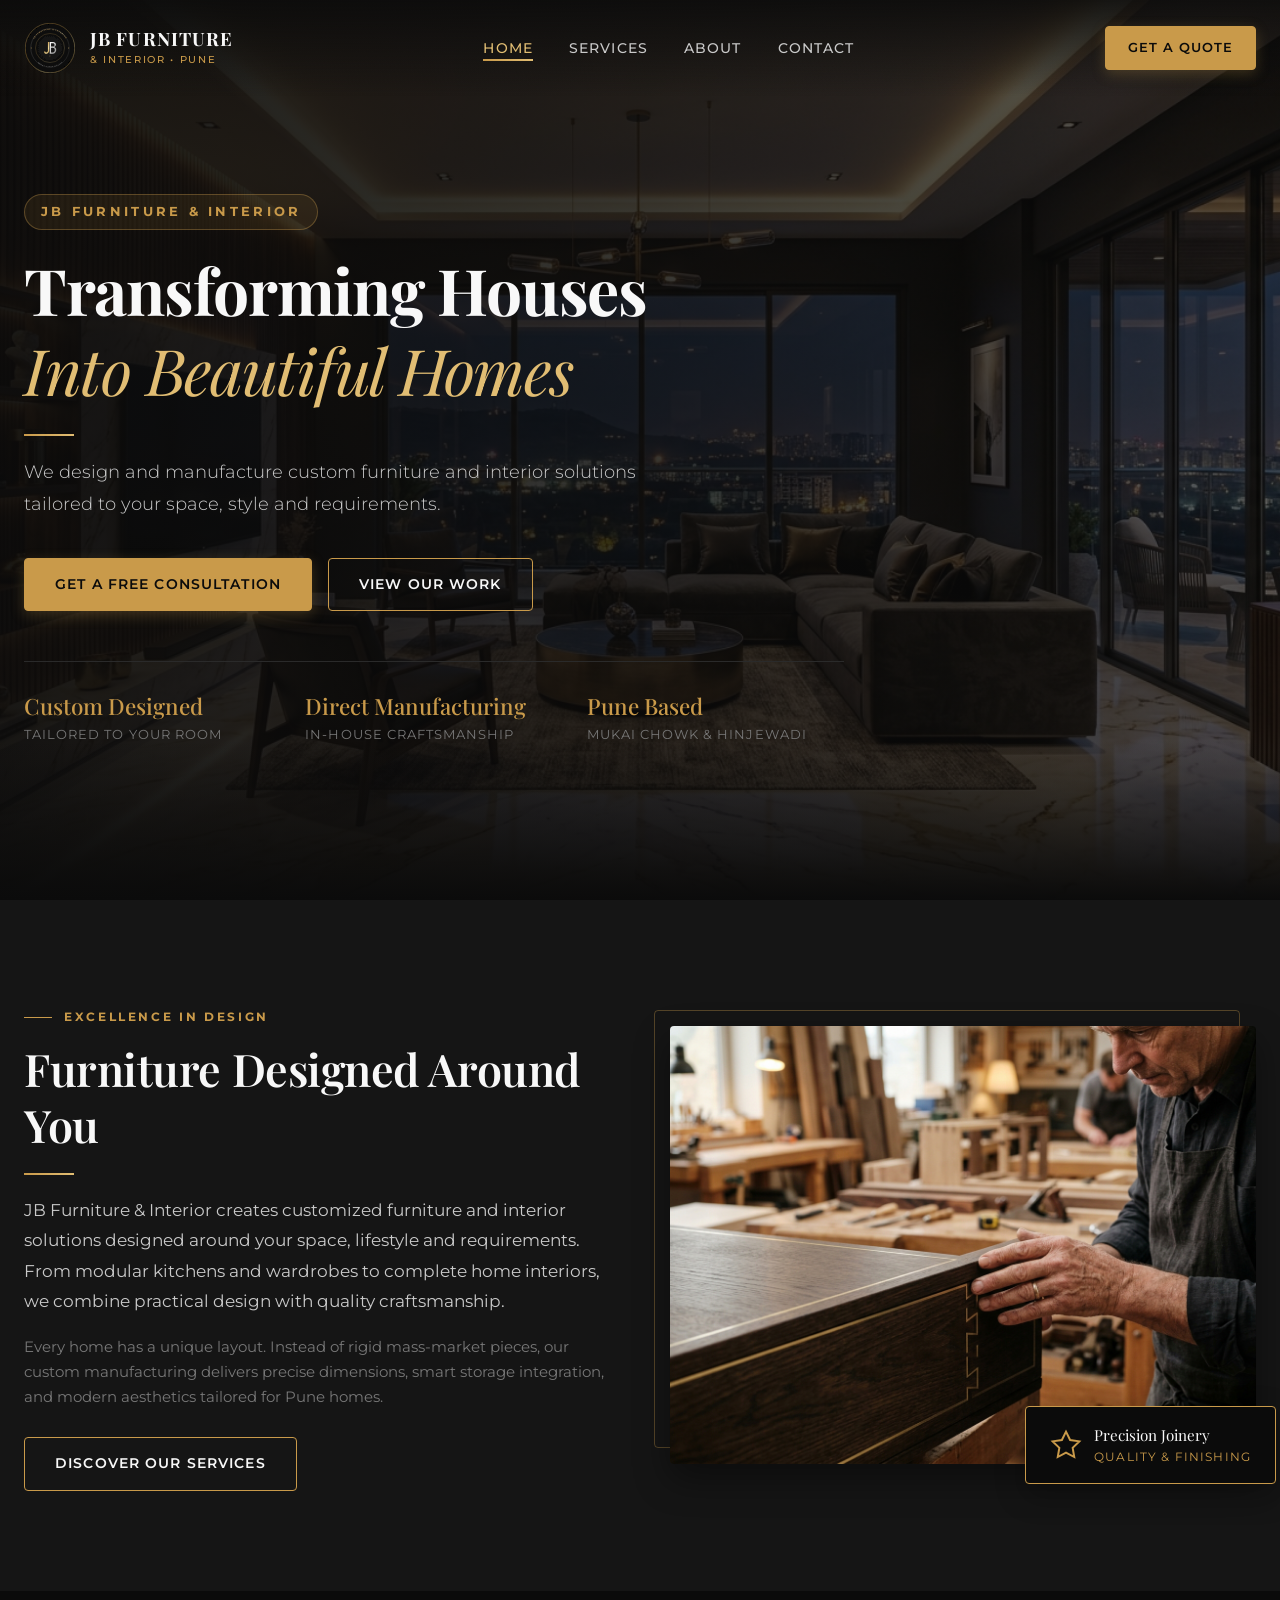
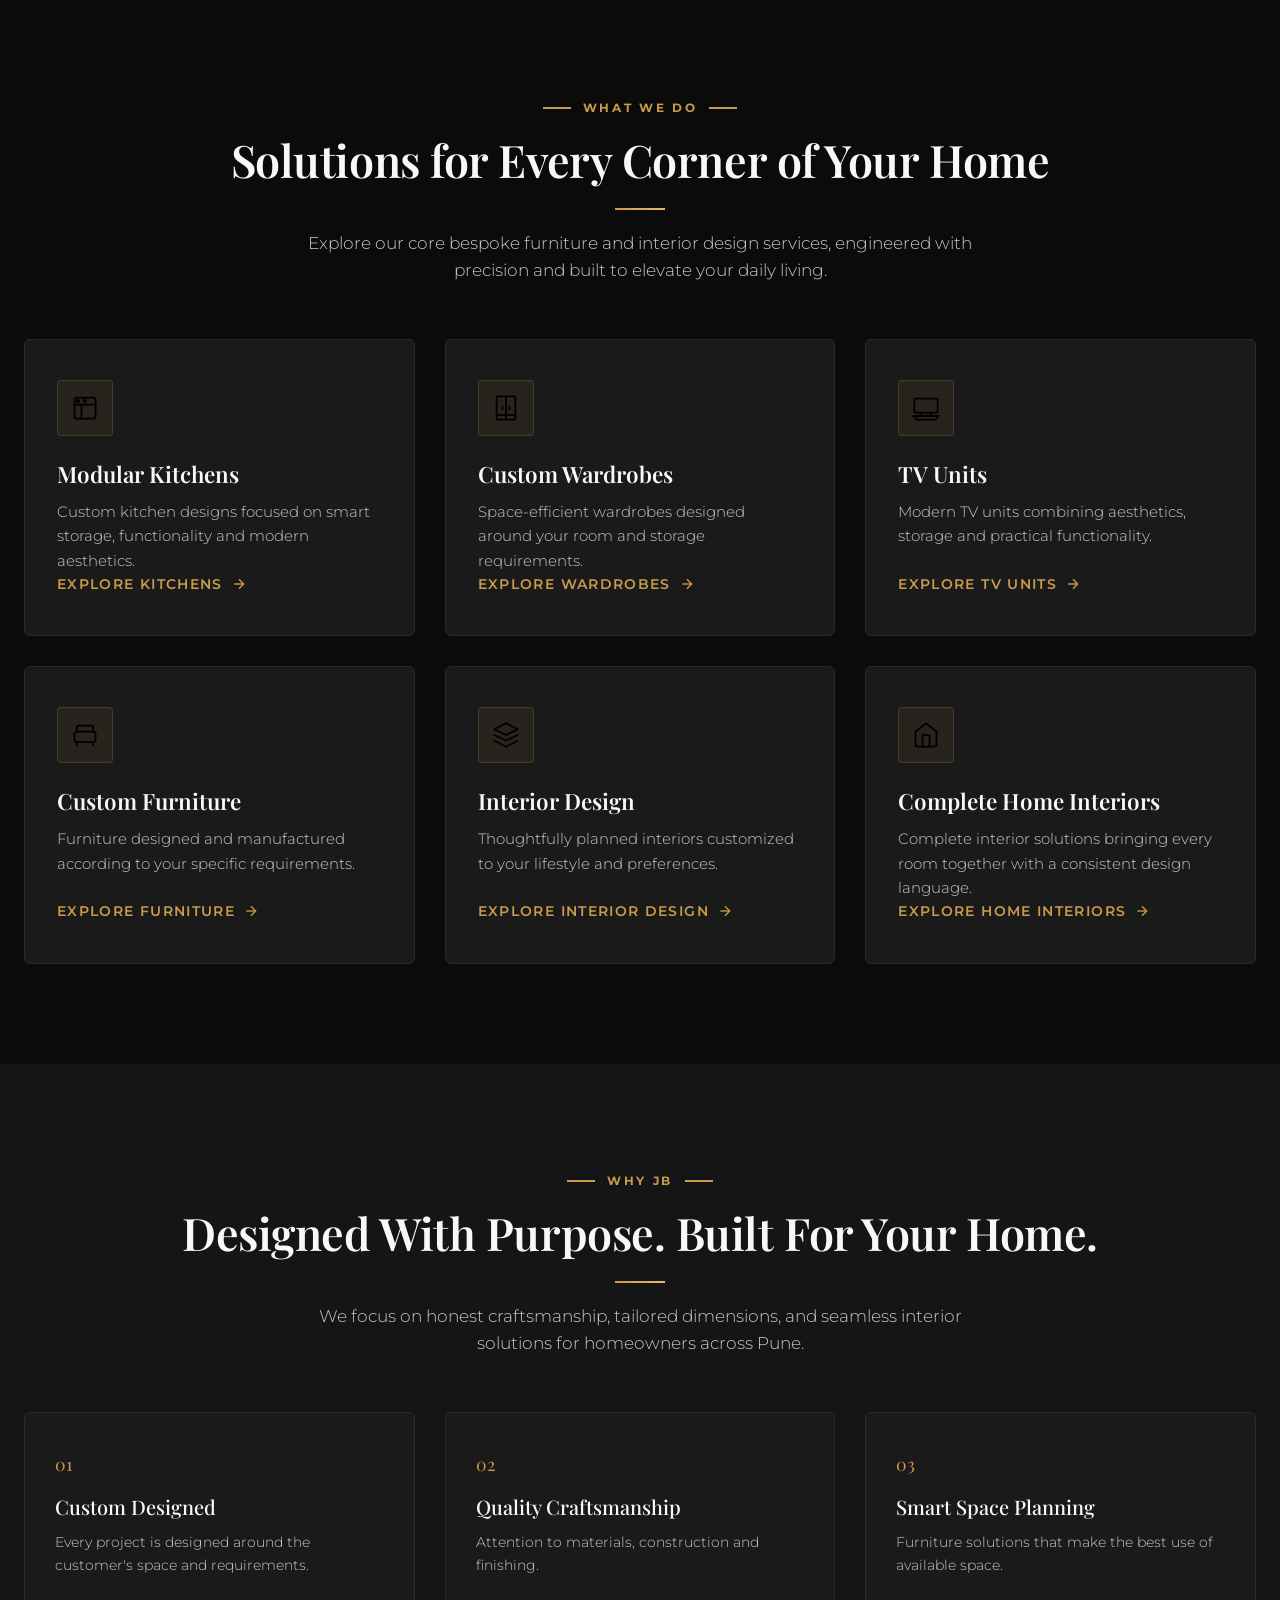
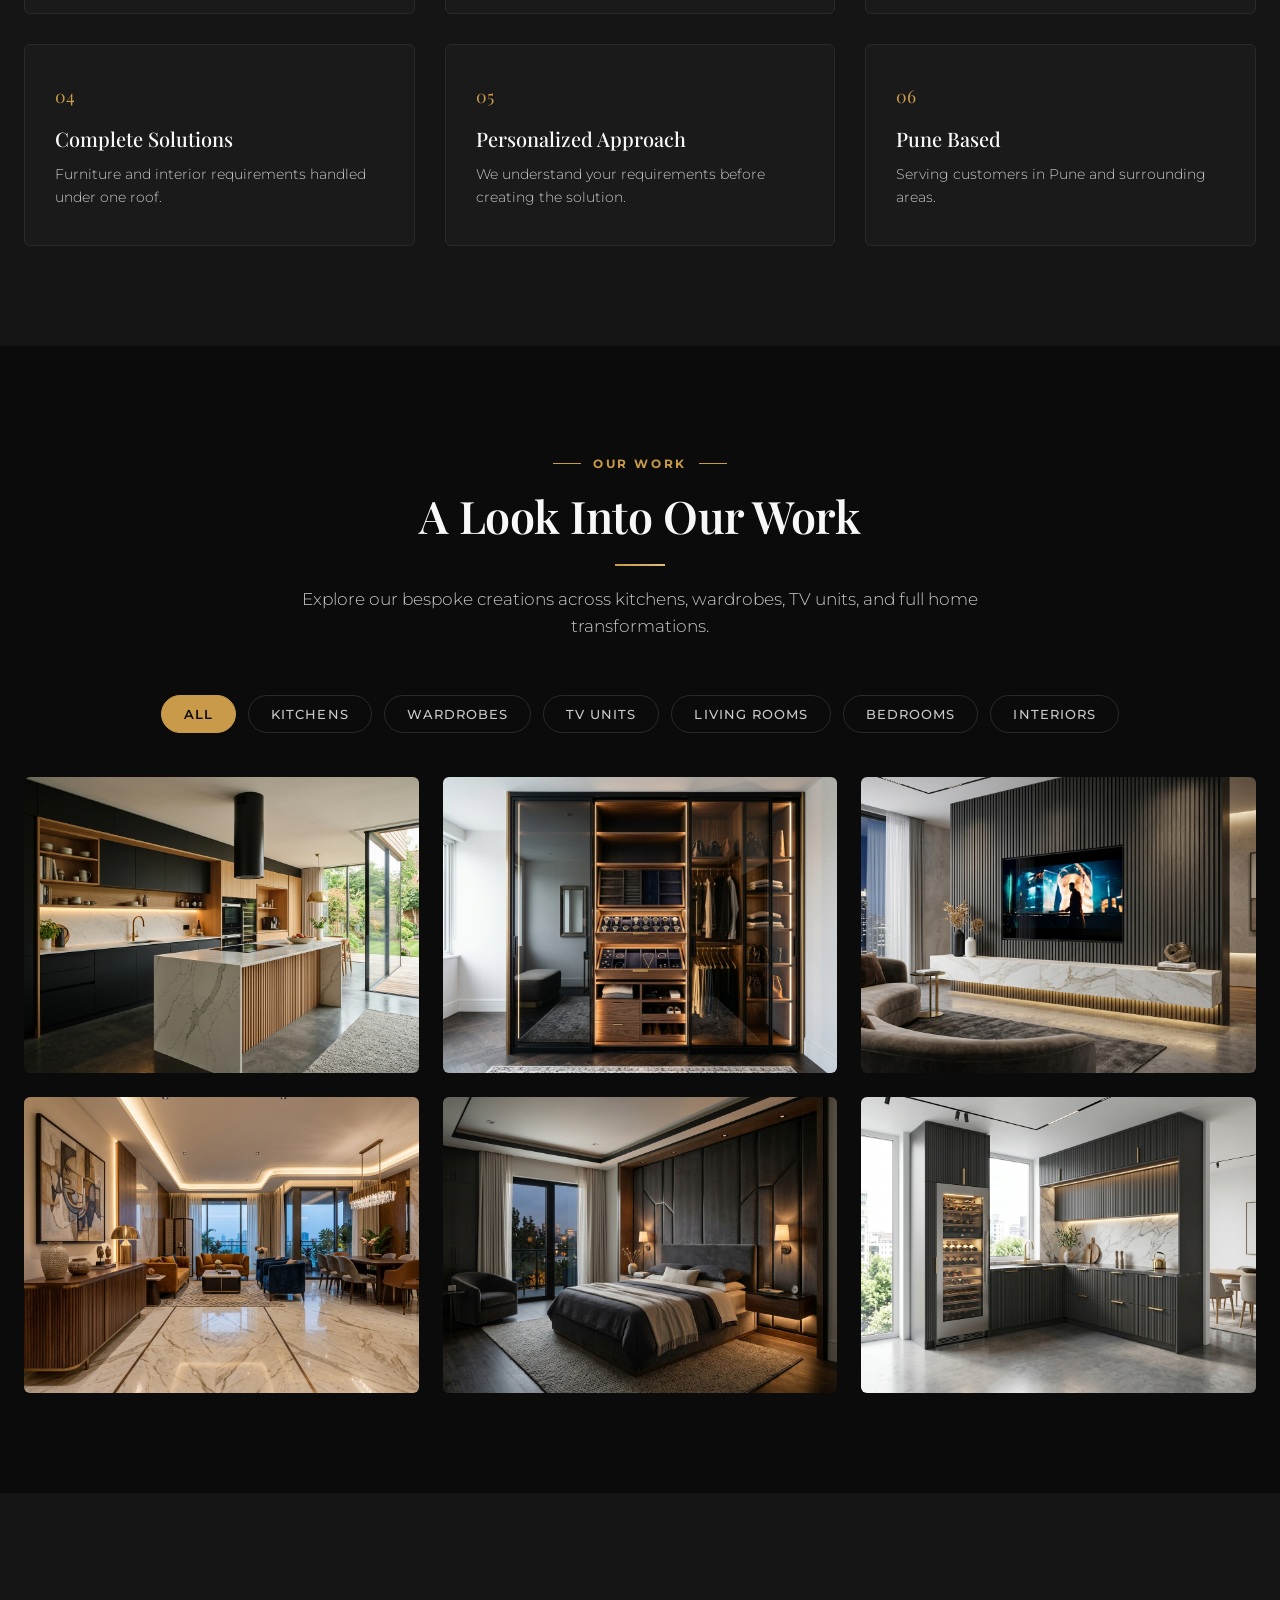
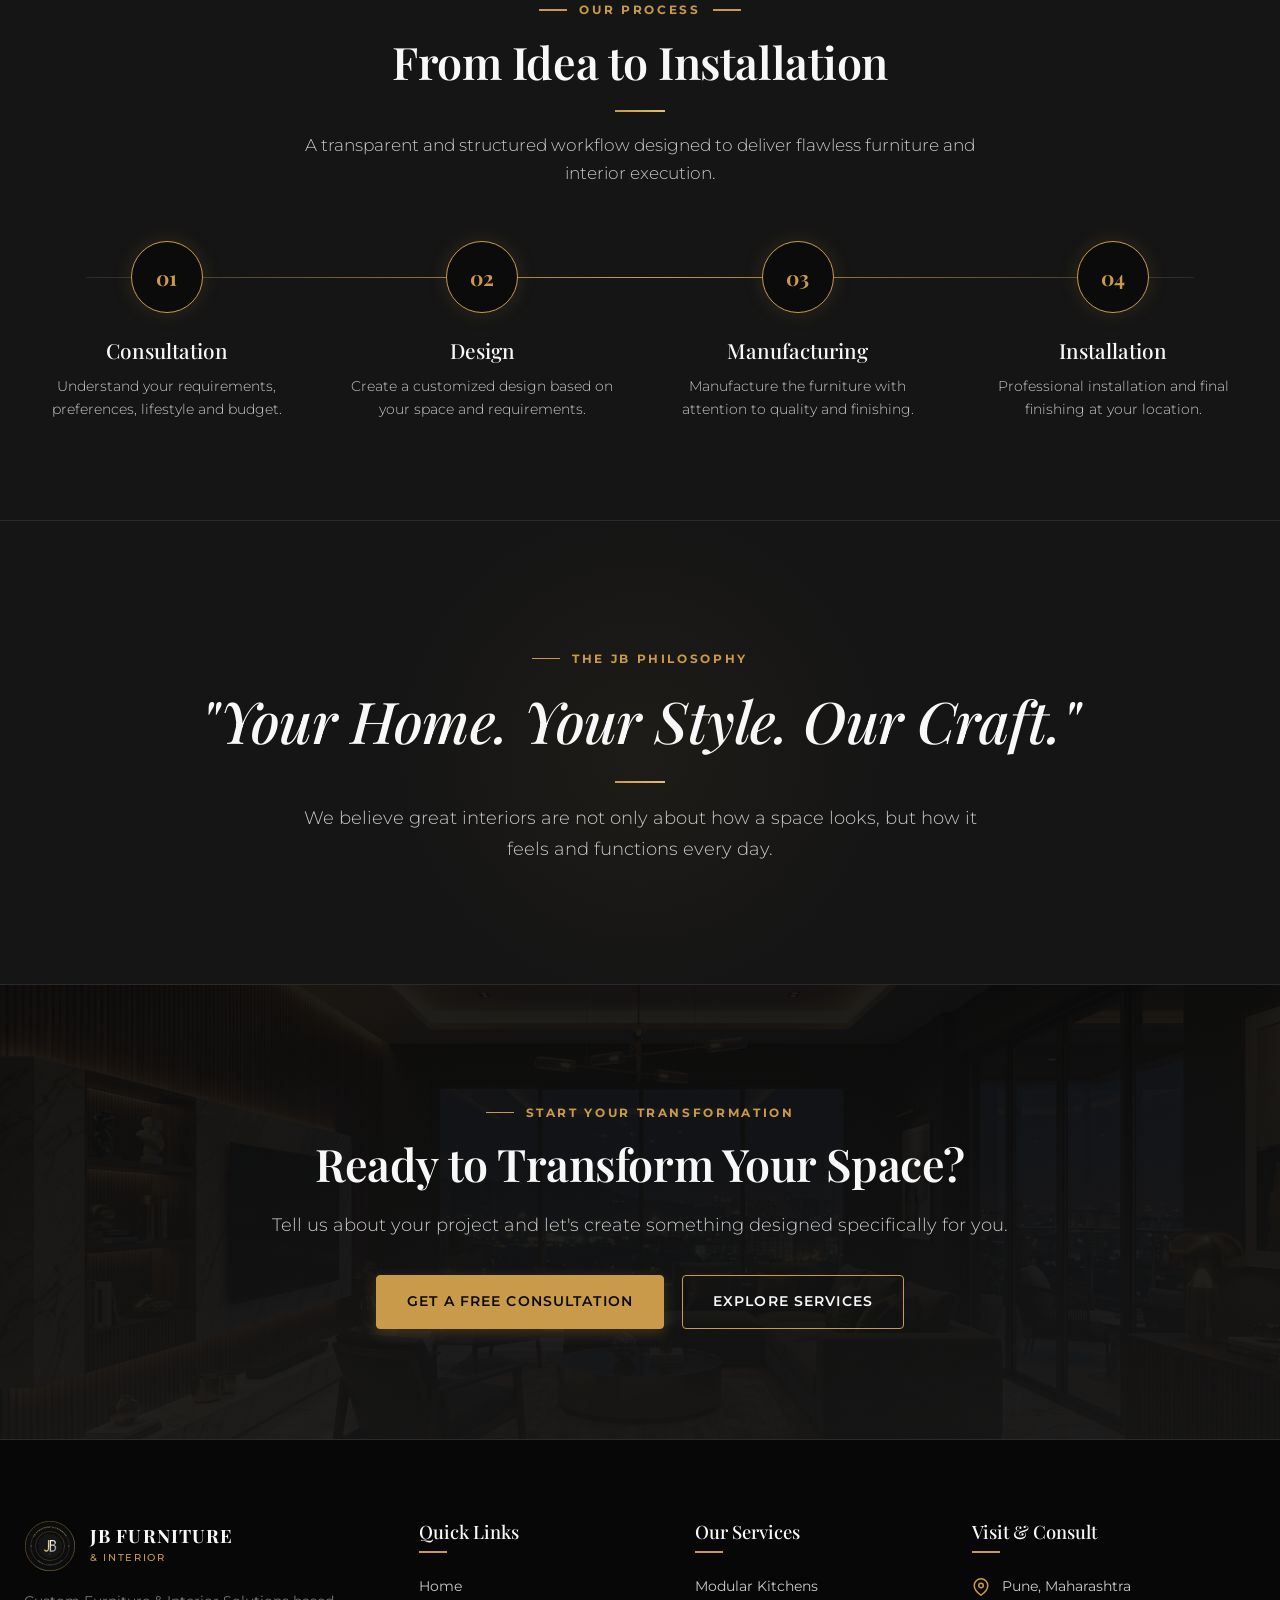
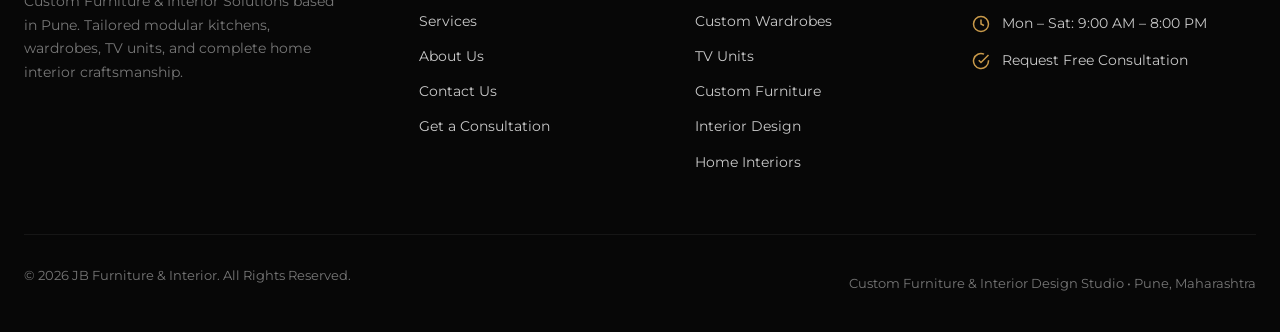
==== commit 0cf0268b: "Remove personal information, placeholders, and WhatsApp integration" ====
--- a/index.html
+++ b/index.html
@@ -75,10 +75,9 @@
 
     <div class="mobile-drawer-footer">
       <a href="contact.html" class="btn btn-primary" style="width: 100%;">Get a Free Consultation</a>
-      <a href="#" class="btn btn-whatsapp dynamic-whatsapp-btn" style="width: 100%;">Chat on WhatsApp</a>
       <div class="mobile-drawer-contact">
-        <p>Mukai Chowk, Pune, Maharashtra</p>
-        <p>@jb_furniture_interior_pune</p>
+        <p>Custom Furniture &amp; Interior Design</p>
+        <p>Pune, Maharashtra</p>
       </div>
     </div>
   </aside>
@@ -515,12 +514,7 @@
           </p>
           <div class="cta-actions">
             <a href="contact.html" class="btn btn-primary">Get a Free Consultation</a>
-            <a href="#" class="btn btn-whatsapp dynamic-whatsapp-btn">
-              <svg width="20" height="20" viewBox="0 0 24 24" fill="currentColor">
-                <path d="M12.04 2C6.58 2 2.13 6.45 2.13 11.91C2.13 13.66 2.59 15.36 3.45 16.86L2.05 22L7.3 20.62C8.75 21.41 10.38 21.83 12.04 21.83C17.5 21.83 21.95 17.38 21.95 11.92C21.95 9.27 20.92 6.78 19.05 4.91C17.18 3.03 14.69 2 12.04 2M12.05 3.67C14.25 3.67 16.31 4.53 17.87 6.09C19.42 7.65 20.28 9.72 20.28 11.92C20.28 16.46 16.58 20.15 12.04 20.15C10.56 20.15 9.11 19.76 7.85 19L7.55 18.83L4.43 19.65L5.26 16.61L5.06 16.29C4.24 14.99 3.8 13.47 3.8 11.91C3.81 7.37 7.5 3.67 12.05 3.67Z"/>
-              </svg>
-              WhatsApp Us
-            </a>
+            <a href="services.html" class="btn btn-secondary">Explore Services</a>
           </div>
         </div>
       </div>
@@ -545,20 +539,6 @@
           <p class="footer-about">
             Custom Furniture &amp; Interior Solutions based in Pune. Tailored modular kitchens, wardrobes, TV units, and complete home interior craftsmanship.
           </p>
-          <div class="footer-socials">
-            <a href="https://www.instagram.com/jb_furniture_interior_pune/" target="_blank" rel="noopener noreferrer" class="social-icon-link" aria-label="Instagram">
-              <svg viewBox="0 0 24 24" fill="none" stroke="currentColor" stroke-width="2" stroke-linecap="round" stroke-linejoin="round">
-                <rect x="2" y="2" width="20" height="20" rx="5" ry="5"></rect>
-                <path d="M16 11.37A4 4 0 1 1 12.63 8 4 4 0 0 1 16 11.37z"></path>
-                <line x1="17.5" y1="6.5" x2="17.51" y2="6.5"></line>
-              </svg>
-            </a>
-            <a href="#" class="social-icon-link dynamic-whatsapp-btn" aria-label="WhatsApp">
-              <svg viewBox="0 0 24 24" fill="none" stroke="currentColor" stroke-width="2" stroke-linecap="round" stroke-linejoin="round">
-                <path d="M21 11.5a8.38 8.38 0 0 1-.9 3.8 8.5 8.5 0 0 1-7.6 4.7 8.38 8.38 0 0 1-3.8-.9L3 21l1.9-5.7a8.38 8.38 0 0 1-.9-3.8 8.5 8.5 0 0 1 4.7-7.6 8.38 8.38 0 0 1 3.8-.9h.5a8.48 8.48 0 0 1 8 8v.5z"></path>
-              </svg>
-            </a>
-          </div>
         </div>
 
         <!-- Quick Links -->
@@ -586,25 +566,21 @@
           </div>
         </div>
 
-        <!-- Contact Info -->
+        <!-- Visit & Consult -->
         <div>
-          <h4 class="footer-title">Connect With Us</h4>
+          <h4 class="footer-title">Visit &amp; Consult</h4>
           <div class="footer-contact-items">
             <div class="footer-contact-item">
               <svg viewBox="0 0 24 24" fill="none" stroke="currentColor" stroke-width="2"><path d="M21 10c0 7-9 13-9 13s-9-6-9-13a9 9 0 0 1 18 0z"></path><circle cx="12" cy="10" r="3"></circle></svg>
-              <span>Mukai Chowk &amp; Hinjewadi, Pune, Maharashtra</span>
+              <span>Pune, Maharashtra</span>
             </div>
             <div class="footer-contact-item">
-              <svg viewBox="0 0 24 24" fill="none" stroke="currentColor" stroke-width="2"><path d="M22 16.92v3a2 2 0 0 1-2.18 2 19.79 19.79 0 0 1-8.63-3.07 19.5 19.5 0 0 1-6-6 19.79 19.79 0 0 1-3.07-8.67A2 2 0 0 1 4.11 2h3a2 2 0 0 1 2 1.72 12.84 12.84 0 0 0 .7 2.81 2 2 0 0 1-.45 2.11L8.09 9.91a16 16 0 0 0 6 6l1.27-1.27a2 2 0 0 1 2.11-.45 12.84 12.84 0 0 0 2.81.7A2 2 0 0 1 22 16.92z"></path></svg>
-              <span>[PHONE NUMBER]</span>
+              <svg viewBox="0 0 24 24" fill="none" stroke="currentColor" stroke-width="2"><circle cx="12" cy="12" r="10"></circle><polyline points="12 6 12 12 16 14"></polyline></svg>
+              <span>Mon – Sat: 9:00 AM – 8:00 PM</span>
             </div>
             <div class="footer-contact-item">
-              <svg viewBox="0 0 24 24" fill="none" stroke="currentColor" stroke-width="2"><path d="M4 4h16c1.1 0 2 .9 2 2v12c0 1.1-.9 2-2 2H4c-1.1 0-2-.9-2-2V6c0-1.1.9-2 2-2z"></path><polyline points="22,6 12,13 2,6"></polyline></svg>
-              <span>[EMAIL ADDRESS]</span>
-            </div>
-            <div class="footer-contact-item">
-              <svg viewBox="0 0 24 24" fill="none" stroke="currentColor" stroke-width="2"><rect x="2" y="2" width="20" height="20" rx="5" ry="5"></rect><path d="M16 11.37A4 4 0 1 1 12.63 8 4 4 0 0 1 16 11.37z"></path><line x1="17.5" y1="6.5" x2="17.51" y2="6.5"></line></svg>
-              <a href="https://www.instagram.com/jb_furniture_interior_pune/" target="_blank" rel="noopener noreferrer">@jb_furniture_interior_pune</a>
+              <svg viewBox="0 0 24 24" fill="none" stroke="currentColor" stroke-width="2"><path d="M22 11.08V12a10 10 0 1 1-5.93-9.14"></path><polyline points="22 4 12 14.01 9 11.01"></polyline></svg>
+              <a href="contact.html">Request Free Consultation</a>
             </div>
           </div>
         </div>
@@ -629,14 +605,6 @@
     </div>
   </div>
 
-  <!-- Floating Mobile/Desktop WhatsApp Button -->
-  <a href="#" class="floating-whatsapp dynamic-whatsapp-btn" aria-label="Chat on WhatsApp">
-    <svg viewBox="0 0 24 24" fill="currentColor">
-      <path d="M12.04 2C6.58 2 2.13 6.45 2.13 11.91C2.13 13.66 2.59 15.36 3.45 16.86L2.05 22L7.3 20.62C8.75 21.41 10.38 21.83 12.04 21.83C17.5 21.83 21.95 17.38 21.95 11.92C21.95 9.27 20.92 6.78 19.05 4.91C17.18 3.03 14.69 2 12.04 2M12.05 3.67C14.25 3.67 16.31 4.53 17.87 6.09C19.42 7.65 20.28 9.72 20.28 11.92C20.28 16.46 16.58 20.15 12.04 20.15C10.56 20.15 9.11 19.76 7.85 19L7.55 18.83L4.43 19.65L5.26 16.61L5.06 16.29C4.24 14.99 3.8 13.47 3.8 11.91C3.81 7.37 7.5 3.67 12.05 3.67Z"/>
-    </svg>
-    <span>WhatsApp</span>
-  </a>
-
   <!-- Back To Top Button -->
   <button class="back-to-top" aria-label="Scroll back to top">
     <svg width="20" height="20" viewBox="0 0 24 24" fill="none" stroke="currentColor" stroke-width="2.5"><polyline points="18 15 12 9 6 15"></polyline></svg>
